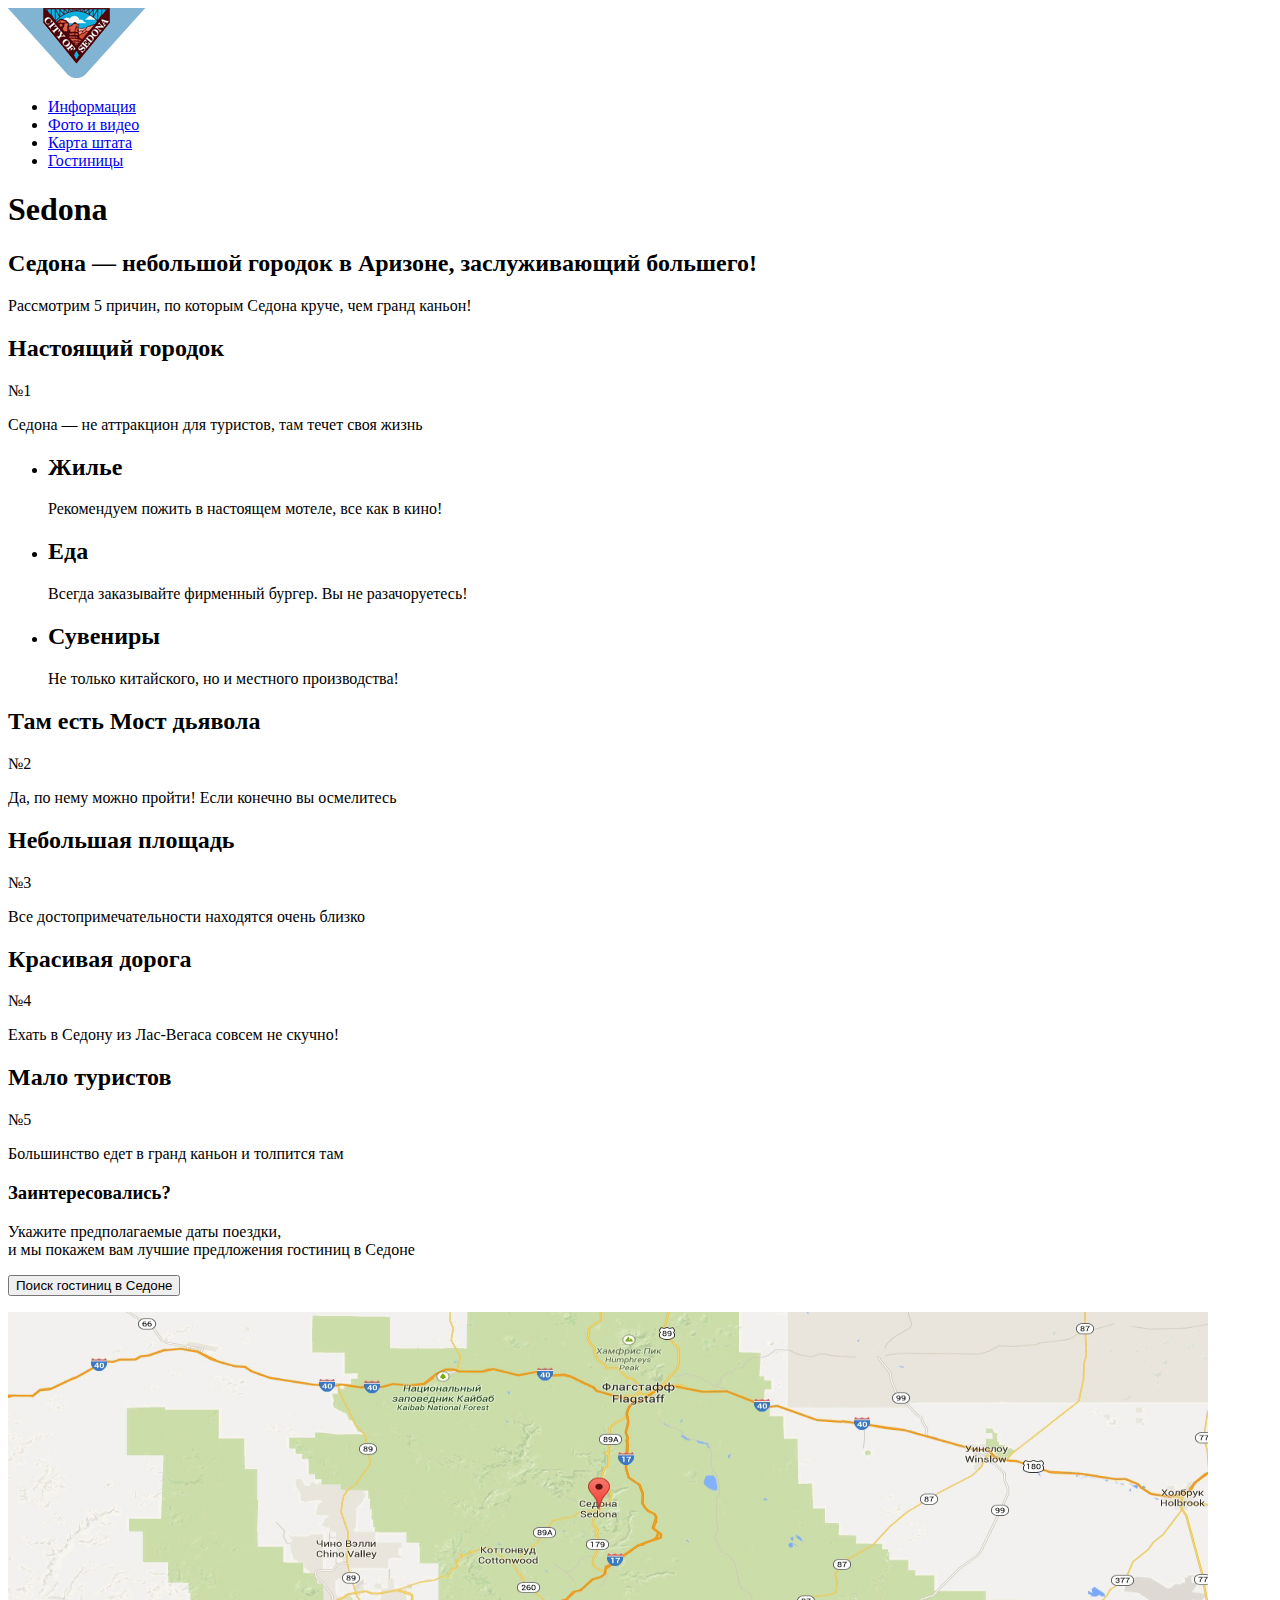
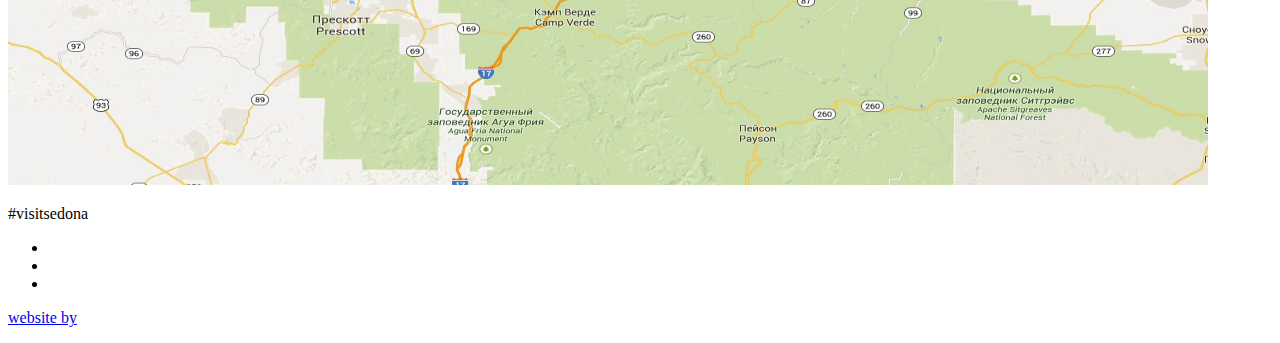
==== index.html @ 3b22b7e7 "Markup completed" ====
<!DOCTYPE html>
<html lang="ru">
  <head>
    <meta charset="utf-8">
    <title>HTML Academy: Седона</title>
    <link rel='stylesheet' href='css/style.css'>
  </head>
  <body>
    <header class="header container">
      <nav class="header__navigation">
        <a class='header__logo' href='#' aria-label='Логотип "Седона"'>
           <img src='img/main-logo.png' width='138' height='70' alt='Логотип проекта "Седона"'>
        </a>
        <ul class="header__site-navigation">
          <li><a href="#">Информация</a></li>
          <li><a href="#">Фото и видео</a></li>
          <li><a href="#">Карта штата</a></li>
          <li><a href="sedona-hotels.html">Гостиницы</a></li>
        </ul>
      </nav>
    </header>

    <main>
      <div class="container">
        <div class="main-header">
          <h1 class="main-header__title">Sedona</h1>
        </div>
        <div class="main-content">
          <h2 class="main-content__title">Седона — небольшой городок в Аризоне, заслуживающий большего!</h2>
          <p>Рассмотрим 5 причин, по которым Седона круче, чем гранд каньон!</p>
        </div>

        <section class="advantages advantages--dif">
          <h2 class="advantages__title ">Настоящий городок</h2>
          <span class="advantages__number">№1</span>
          <p class="advantages__content">Седона — не аттракцион для туристов, там течет своя жизнь</p>
        </section>

        <ul class="features">
          <li class="features__item">
            <h2 class="features__title ">Жилье</h2>
            <p class="features__content">Рекомендуем пожить в настоящем мотеле, все как в кино!</p>
          </li>
          <li class="features__item">
            <h2 class="features__title ">Еда</h2>
            <p class="features__content">Всегда заказывайте фирменный бургер. Вы не разачоруетесь!</p>
          </li>
          <li class="features__item">
            <h2 class="features__title ">Сувениры</h2>
            <p class="features__content">Не только китайского, но и местного производства!</p>
          </li>
        </ul>

        <section class="advantages advantages--dif">
          <h2 class="advantages__title ">Там есть Мост дьявола</h2>
          <span class="advantages__number">№2</span>
          <p class="advantages__content">Да, по нему можно пройти! Если конечно вы осмелитесь</p>
        </section>

        <div class="advantages-container">
          <section class="advantages">
            <h2 class="advantages__title ">Небольшая площадь</h2>
            <span class="advantages__number">№3</span>
            <p class="advantages__content">Все достопримечательности  находятся очень близко</p>
          </section>

          <section class="advantages">
            <h2 class="advantages__title ">Красивая дорога</h2>
            <span class="advantages__number">№4</span>
            <p class="advantages__content">Ехать в Седону из Лас-Вегаса совсем не скучно!</p>
          </section>

          <section class="advantages">
            <h2 class="advantages__title ">Мало туристов</h2>
            <span class="advantages__number">№5</span>
            <p class="advantages__content">Большинство едет в гранд каньон и толпится там</p>
          </section>
        </div>
      </div>
      <section class="offer">
        <h3 class="offer__title">Заинтересовались?</h3>
        <p class="offer__content">Укажите предполагаемые даты поездки,<br>и мы покажем вам лучшие предложения гостиниц в Седоне</p>
        <button type="button" class="btn btn__conditions-search">Поиск гостиниц в Седоне</button>

        <form class="search-hotel-form visually-hidden" action="https://echo.htmlacademy.ru" method="get" hidden>
          <label for="checkin-date">Дата заезда</label>
          <input id="checkin-date" type="text" name="checkin-date" value="24 апреля 2017">

          <label for="checkout-date">Дата выезда</label>
          <input id="checkout-date" type="text" name="checkout-date" value="4 июля 2017">

          <div class="form-input-fields">
            <label for="adult-amount">Взрослые</label>
            <button type='button' class="btn-reduce">Меньше</button>
            <input id="adult-amount" type="text" name="adult-amount" value="2">
            <button type="button" class="btn-increase">Больше</button>
            <label for="adult-amount">Дети</label>
            <button type='button' class="btn-reduce">Меньше</button>
            <input id="children-amount" type="text" name="adult-amount" value="0">
            <button type='button' class="btn-increase">Больше</button>
          </div>
          <button type="submit" class="btn btn_search">Найти</button>
        </form>
        <section class="modal-map">
          <h2 class="visually-hidden">Как до нас добраться</h2>
          <p>
            <img src="img/map.jpg" height="473" width="1200" alt="Седона">
          </p>
        </section>
      </section>
    </main>

    <footer class="footer container">
      <div class="footer__item">
        <p class="hashtag-sedona">#visitsedona</p>
      </div>
      <div class="footer__item">
        <ul class="footer-social">
          <li class="footer-social__item footer-social__item--twitter"><a href="#" target="_blank" aria-label="twitter"></a></li>
          <li class="footer-social__item footer-social__item--facebook"><a href="#" target="_blank" aria-label="facebook"></a></li>
          <li class="footer-social__item footer-social__item--youtube"><a href="#" target="_blank" aria-label="youtube"></a></li>
        </ul>
      </div>
      <div class="footer__item">
        <a href='https://htmlacademy.ru/intensive/htmlcss' target='_blank'><p class="copyright">website by</p></a>
      </div>
    </footer>
  </body>
</html>
---- css/style.css ----
.visually-hidden {
  position: absolute;
  width: 1px;
  height: 1px;
  margin: -1px;
  border: 0;
  padding: 0;
  clip: rect(0 0 0 0);
  overflow: hidden;
}
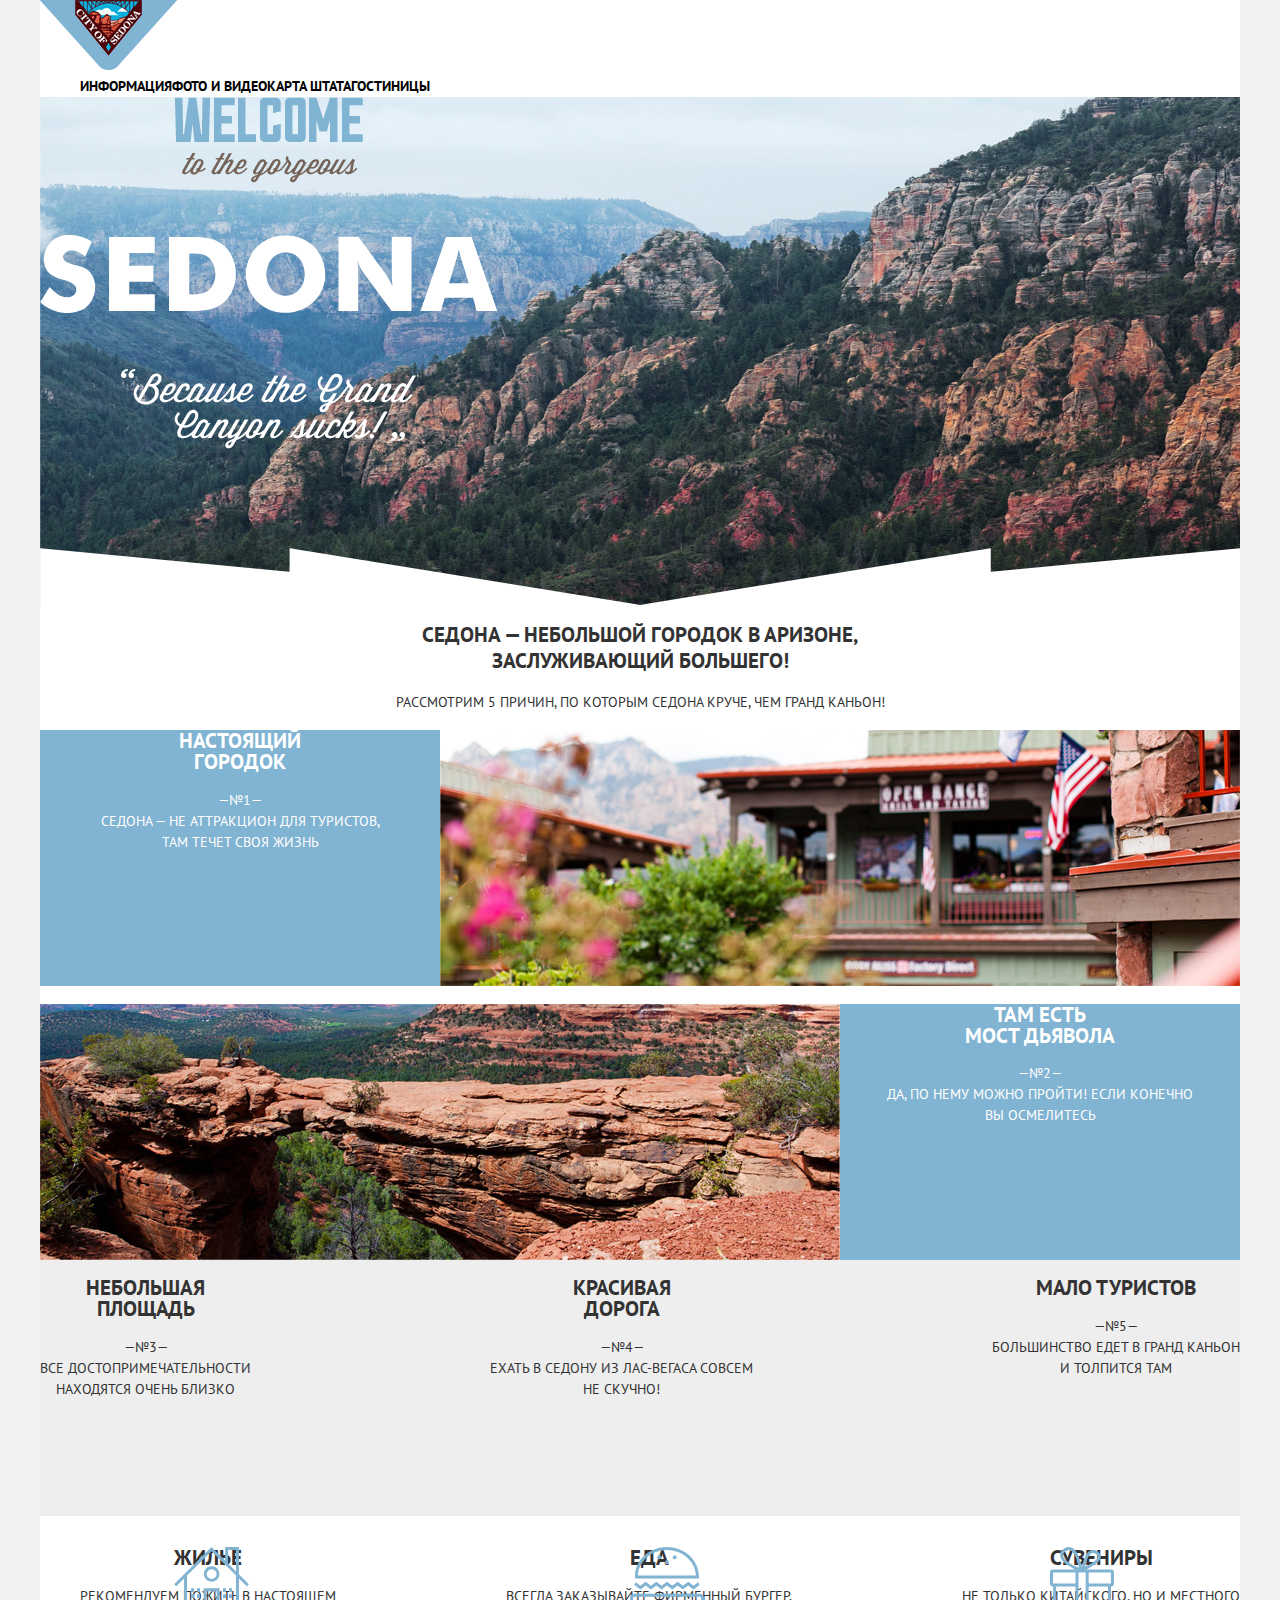
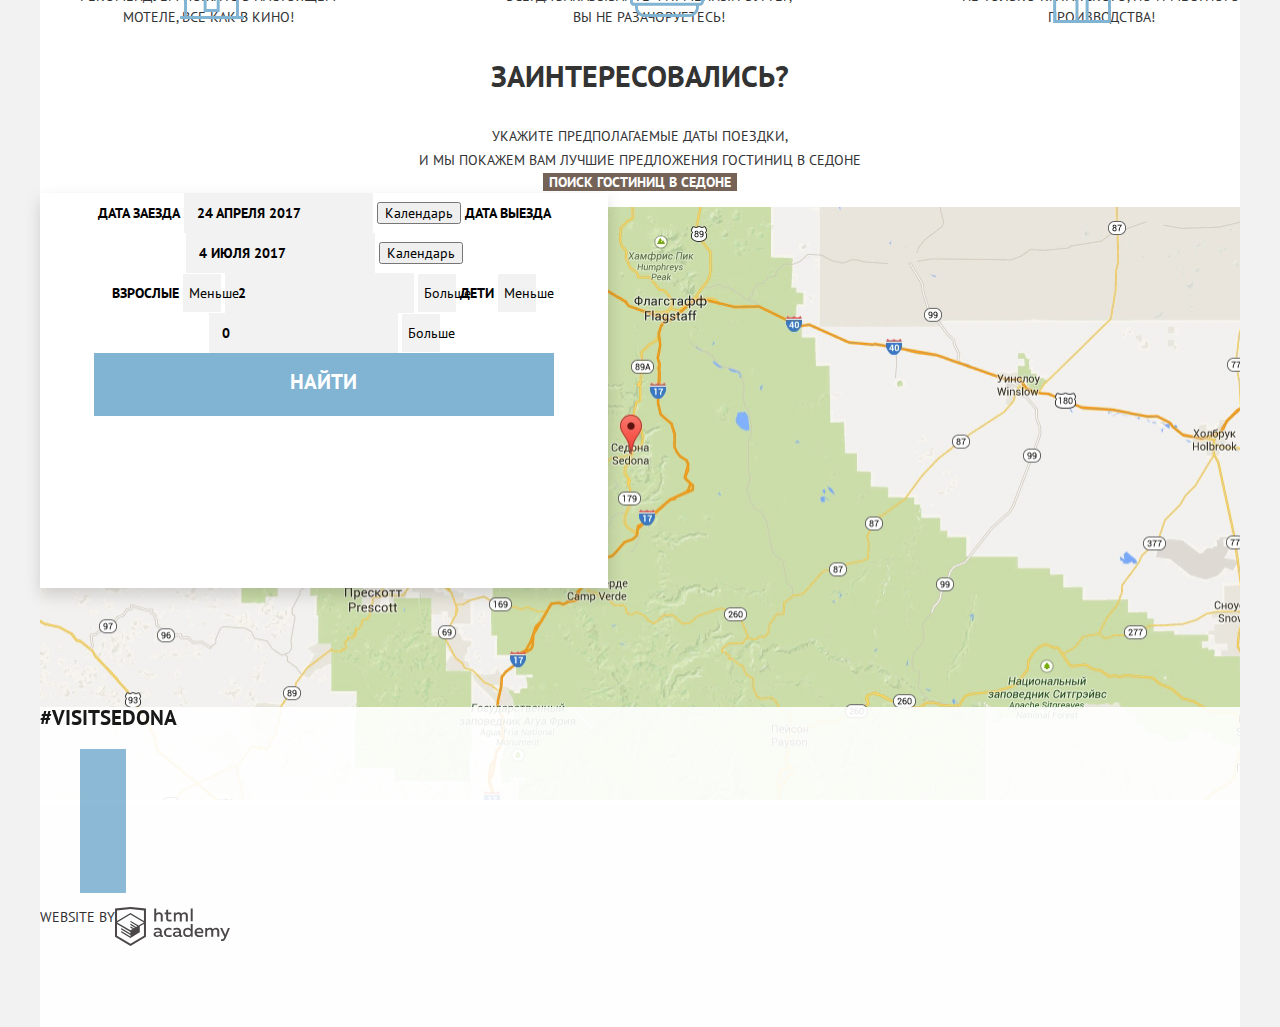
==== commit 8aae7620: "Базовая стилизация index" ====
--- a/index.html
+++ b/index.html
@@ -1,128 +1,132 @@
 <!DOCTYPE html>
-<html lang="ru">
+<html lang='ru'>
   <head>
-    <meta charset="utf-8">
+    <meta charset='utf-8'>
     <title>HTML Academy: Седона</title>
-    <link rel='stylesheet' href='css/style.css'>
+    <link href='https://fonts.googleapis.com/css?family=PT+Sans:400,700&amp;subset=cyrillic' rel='stylesheet'>
+    <link href="css/normalize.css" rel="stylesheet">
+    <link href='css/style.css' rel='stylesheet'>
   </head>
   <body>
-    <header class="header container">
-      <nav class="header__navigation">
-        <a class='header__logo' href='#' aria-label='Логотип "Седона"'>
-           <img src='img/main-logo.png' width='138' height='70' alt='Логотип проекта "Седона"'>
+    <header class='header container'>
+      <nav class='header__navigation'>
+        <a class='header__logo' href='#' aria-label='Логотип 'Седона''>
+           <img src='img/main-logo.png' width='138' height='70' alt='Логотип проекта 'Седона''>
         </a>
-        <ul class="header__site-navigation">
-          <li><a href="#">Информация</a></li>
-          <li><a href="#">Фото и видео</a></li>
-          <li><a href="#">Карта штата</a></li>
-          <li><a href="sedona-hotels.html">Гостиницы</a></li>
+        <ul class='header__site-navigation'>
+          <li class="site-navigation__item"><a href='#'>Информация</a></li>
+          <li class="site-navigation__item"><a href='#'>Фото и видео</a></li>
+          <li class="site-navigation__item"><a href='#'>Карта штата</a></li>
+          <li class="site-navigation__item"><a href='sedona-hotels.html'>Гостиницы</a></li>
         </ul>
       </nav>
     </header>
 
-    <main>
-      <div class="container">
-        <div class="main-header">
-          <h1 class="main-header__title">Sedona</h1>
-        </div>
-        <div class="main-content">
-          <h2 class="main-content__title">Седона — небольшой городок в Аризоне, заслуживающий большего!</h2>
-          <p>Рассмотрим 5 причин, по которым Седона круче, чем гранд каньон!</p>
+    <main class='container'>
+      <h1 class='visually-hidden'>Седона</h1>
+      <div class='main-header'>
+        <img src='img/welcome.png' width='458' height='352' alt='Добро пожаловать в Седону!'>
+      </div>
+      <div class='main-content'>
+        <h2 class='main-content__title'>Седона — небольшой городок в Аризоне,<br>заслуживающий большего!</h2>
+        <span>Рассмотрим 5 причин, по которым Седона круче, чем гранд каньон!</span>
+      </div>
+      <div class='flex-container'>
+        <section class='advantages advantages-1'>
+          <h2 class='advantages__title'>Настоящий<br>городок</h2>
+          <span class='advantages__number'>№1</span>
+          <span class='advantages__content'>Седона — не аттракцион для туристов,<br>там течет своя жизнь</span>
+        </section>
+
+        <section class='advantages advantages-2'>
+          <h2 class='advantages__title'>Там есть<br>мост дьявола</h2>
+          <span class='advantages__number'>№2</span>
+          <span class='advantages__content'>Да, по нему можно пройти! Если конечно<br>вы осмелитесь</span>
+        </section>
+
+        <div class='advantages-container'>
+          <section class='advantages'>
+            <h2 class='advantages__title'>Небольшая<br>площадь</h2>
+            <span class='advantages__number'>№3</span>
+            <span class='advantages__content'>Все достопримечательности <br>находятся очень близко</span>
+          </section>
+
+          <section class='advantages'>
+            <h2 class='advantages__title'>Красивая<br>дорога</h2>
+            <span class='advantages__number'>№4</span>
+            <span class='advantages__content'>Ехать в Седону из Лас-Вегаса совсем<br>не скучно!</span>
+          </section>
+
+          <section class='advantages'>
+            <h2 class='advantages__title'>Мало туристов</h2>
+            <span class='advantages__number'>№5</span>
+            <span class='advantages__content'>Большинство едет в гранд каньон<br>и толпится там</span>
+          </section>
         </div>
 
-        <section class="advantages advantages--dif">
-          <h2 class="advantages__title ">Настоящий городок</h2>
-          <span class="advantages__number">№1</span>
-          <p class="advantages__content">Седона — не аттракцион для туристов, там течет своя жизнь</p>
-        </section>
-
-        <ul class="features">
-          <li class="features__item">
-            <h2 class="features__title ">Жилье</h2>
-            <p class="features__content">Рекомендуем пожить в настоящем мотеле, все как в кино!</p>
+        <ul class='features'>
+          <li class='features__item'>
+            <h2 class='features__title features__title--1'>Жилье</h2>
+            <span class='features__content'>Рекомендуем пожить в настоящем<br>мотеле, все как в кино!</span>
           </li>
-          <li class="features__item">
-            <h2 class="features__title ">Еда</h2>
-            <p class="features__content">Всегда заказывайте фирменный бургер. Вы не разачоруетесь!</p>
+          <li class='features__item'>
+            <h2 class='features__title features__title--2'>Еда</h2>
+            <span class='features__content'>Всегда заказывайте фирменный бургер,<br> Вы не разачоруетесь!</span>
           </li>
-          <li class="features__item">
-            <h2 class="features__title ">Сувениры</h2>
-            <p class="features__content">Не только китайского, но и местного производства!</p>
+          <li class='features__item'>
+            <h2 class='features__title features__title--3'>Сувениры</h2>
+            <span class='features__content'>Не только китайского, но и местного<br>производства!</span>
           </li>
         </ul>
+      </div>
+      <section class='offer'>
+        <p class='offer__call'><b>Заинтересовались?</b></p>
+        <span class='offer__content'>Укажите предполагаемые даты поездки,<br>и мы покажем вам лучшие предложения гостиниц в Седоне</span>
+        <button type='button' class='btn btn__conditions-search'>Поиск гостиниц в Седоне</button>
 
-        <section class="advantages advantages--dif">
-          <h2 class="advantages__title ">Там есть Мост дьявола</h2>
-          <span class="advantages__number">№2</span>
-          <p class="advantages__content">Да, по нему можно пройти! Если конечно вы осмелитесь</p>
-        </section>
+        <form class='search-hotel-form' action='https://echo.htmlacademy.ru' method='get'><!--ДОбавить hidden -->
+          <label for='checkin-date'>Дата заезда</label>
+          <input id='checkin-date' type='text' name='checkin-date' value='24 апреля 2017'>
+          <button type='button' class='calendar'>Календарь</button>
 
-        <div class="advantages-container">
-          <section class="advantages">
-            <h2 class="advantages__title ">Небольшая площадь</h2>
-            <span class="advantages__number">№3</span>
-            <p class="advantages__content">Все достопримечательности  находятся очень близко</p>
-          </section>
+          <label for='checkout-date'>Дата выезда</label>
+          <input id='checkout-date' type='text' name='checkout-date' value='4 июля 2017'>
+          <button type='button' class='calendar'>Календарь</button>
 
-          <section class="advantages">
-            <h2 class="advantages__title ">Красивая дорога</h2>
-            <span class="advantages__number">№4</span>
-            <p class="advantages__content">Ехать в Седону из Лас-Вегаса совсем не скучно!</p>
-          </section>
-
-          <section class="advantages">
-            <h2 class="advantages__title ">Мало туристов</h2>
-            <span class="advantages__number">№5</span>
-            <p class="advantages__content">Большинство едет в гранд каньон и толпится там</p>
-          </section>
-        </div>
-      </div>
-      <section class="offer">
-        <h3 class="offer__title">Заинтересовались?</h3>
-        <p class="offer__content">Укажите предполагаемые даты поездки,<br>и мы покажем вам лучшие предложения гостиниц в Седоне</p>
-        <button type="button" class="btn btn__conditions-search">Поиск гостиниц в Седоне</button>
-
-        <form class="search-hotel-form visually-hidden" action="https://echo.htmlacademy.ru" method="get" hidden>
-          <label for="checkin-date">Дата заезда</label>
-          <input id="checkin-date" type="text" name="checkin-date" value="24 апреля 2017">
-
-          <label for="checkout-date">Дата выезда</label>
-          <input id="checkout-date" type="text" name="checkout-date" value="4 июля 2017">
-
-          <div class="form-input-fields">
-            <label for="adult-amount">Взрослые</label>
-            <button type='button' class="btn-reduce">Меньше</button>
-            <input id="adult-amount" type="text" name="adult-amount" value="2">
-            <button type="button" class="btn-increase">Больше</button>
-            <label for="adult-amount">Дети</label>
-            <button type='button' class="btn-reduce">Меньше</button>
-            <input id="children-amount" type="text" name="adult-amount" value="0">
-            <button type='button' class="btn-increase">Больше</button>
+          <div class='form-input-fields'>
+            <label for='adult-amount'>Взрослые</label>
+            <button type='button' class='btn-reduce'>Меньше</button>
+            <input id='adult-amount' type='text' name='adult-amount' value='2'>
+            <button type='button' class='btn-increase'>Больше</button>
+            <label for='adult-amount'>Дети</label>
+            <button type='button' class='btn-reduce'>Меньше</button>
+            <input id='children-amount' type='text' name='adult-amount' value='0'>
+            <button type='button' class='btn-increase'>Больше</button>
           </div>
-          <button type="submit" class="btn btn_search">Найти</button>
+          <button type='submit' class='form-submit__btn'>Найти</button>
         </form>
-        <section class="modal-map">
-          <h2 class="visually-hidden">Как до нас добраться</h2>
+        <section class='modal-map'>
+          <h2 class='visually-hidden'>Как до нас добраться</h2>
           <p>
-            <img src="img/map.jpg" height="473" width="1200" alt="Седона">
+            <img src='img/map.jpg' height='593' width='1200' alt='Седона на карте'>
           </p>
         </section>
       </section>
     </main>
 
-    <footer class="footer container">
-      <div class="footer__item">
-        <p class="hashtag-sedona">#visitsedona</p>
+    <footer class='footer container footer--index'>
+      <div class='footer__item'>
+        <p class='hashtag-sedona'>#visitsedona</p>
       </div>
-      <div class="footer__item">
-        <ul class="footer-social">
-          <li class="footer-social__item footer-social__item--twitter"><a href="#" target="_blank" aria-label="twitter"></a></li>
-          <li class="footer-social__item footer-social__item--facebook"><a href="#" target="_blank" aria-label="facebook"></a></li>
-          <li class="footer-social__item footer-social__item--youtube"><a href="#" target="_blank" aria-label="youtube"></a></li>
+      <div class='footer__item'>
+        <ul class='footer__social'>
+          <li class='social__item social__item--twitter'><a href='#' target='_blank' aria-label='twitter'></a></li>
+          <li class='social__item social__item--facebook'><a href='#' target='_blank' aria-label='facebook'></a></li>
+          <li class='social__item social__item--youtube'><a href='#' target='_blank' aria-label='youtube'></a></li>
         </ul>
       </div>
-      <div class="footer__item">
-        <a href='https://htmlacademy.ru/intensive/htmlcss' target='_blank'><p class="copyright">website by</p></a>
+      <div class='footer__item footer__item--copyright'>
+        <a href='https://htmlacademy.ru/intensive/htmlcss' target='_blank'>website by</a>
       </div>
     </footer>
   </body>
--- a/css/style.css
+++ b/css/style.css
@@ -1,3 +1,23 @@
+body {
+  margin: 0;
+  padding: 0;
+  font-family: 'PT Sans', Arial, sans-serif;
+  font-size: 14px;
+  line-height: 21px;
+  color: #333333;
+  text-transform: uppercase;
+  background-color: #f2f2f2;
+}
+
+a {
+  text-decoration: none;
+}
+
+h2 {
+  font-size: 21px;
+  font-weight: bold;
+}
+
 .visually-hidden {
   position: absolute;
   width: 1px;
@@ -8,3 +28,315 @@
   clip: rect(0 0 0 0);
   overflow: hidden;
 }
+
+.container {
+  width: 1200px;
+  margin: 0 auto;
+  background: #ffffff;
+}
+
+.header__site-navigation {
+  display: flex;
+  margin: 0;
+}
+
+.site-navigation__item {
+  list-style: none;
+}
+
+.site-navigation__item a {
+  color: #000000;
+  font-weight: bold;
+  font-size: inherit;
+}
+
+.site-navigation__item:hover a {
+  color: #81b3d2;
+}
+
+.site-navigation__item:active a {
+  color: rgba(0, 0, 0, 0.3);
+}
+
+.site-navigation__item.active a {
+  color: #766357;
+  pointer-events: none;
+}
+
+.main-header {
+  min-height: 508px;
+  background-color: #88bad8;
+  background-image: url('../img/shape.png'),url('../img/background-photo.jpg');
+  background-size: 1200px 57px, 1200px 564px;
+  background-position: center bottom, center -56px;
+  background-repeat: no-repeat;
+}
+
+.advantages {
+  min-height: 256px;
+}
+.advantages__number {
+  display: block;
+}
+
+.advantages:nth-child(n) {
+  text-align: center;
+}
+
+.advantages-1,
+.advantages-2 {
+  position: relative;
+  box-sizing: border-box;
+  width: 100%;
+  background-color: #81b3d2;
+  color: #ffffff;
+}
+
+.advantages-1 {
+  padding-right: 800px;
+}
+
+.advantages-1::after {
+  content: url(../img/advantages-1.jpg);
+  position: absolute;
+  right:0;
+  top:0;
+  width: 800px;
+  height: 256px;
+}
+
+.advantages-2 {
+  padding-left: 800px;
+}
+
+.advantages-2::before {
+  position: absolute;
+  content: url(../img/advantages-2.jpg);
+  left:0;
+  top:0;
+  width: 800px;
+  height: 256px;
+}
+
+.advantages-container {
+  display: flex;
+  justify-content: space-between;
+  background: #eeeeee;
+}
+
+.advantages__number::before,
+.advantages__number::after {
+  content: '—';
+}
+
+.features {
+  display: flex;
+  justify-content: space-between;
+  list-style: none;
+}
+
+.features__item {
+  position: relative;
+  padding-top: ;
+  text-align: center;
+}
+
+.features__title--1::before {
+  position: absolute;
+  content: url(../img/features-1.svg);
+  top: ;
+  left: ;
+}
+
+.features__title--2::before {
+  position: absolute;
+  content: url(../img/features-2.svg);
+  top: ;
+  left: ;
+}
+
+.features__title--3::before {
+  position: absolute;
+  content: url(../img/features-3.svg);
+  top: ;
+  left: ;
+}
+
+.main-content:nth-child(n) {
+  text-align: center;
+}
+
+.main-content__title {
+  line-height: 26px;
+}
+
+.offer {
+  position: relative;
+}
+
+.offer:nth-child(n) {
+  text-align: center;
+}
+
+.offer__call {
+  font-size: 30px;
+  line-height: 36px;
+}
+
+.offer__content {
+  display: block;
+  line-height: 24px;
+}
+
+
+.btn {
+  border: none;
+  background-color: #766357;
+  color: #ffffff;
+  text-transform: uppercase;
+  font-weight: bold;
+}
+
+.btn:hover {
+  background-color: #604e43;;
+  color: #ffffff;
+}
+
+.btn:active {
+  background-color: #503e33;
+  color: rgba(255, 255, 255, 0.3);
+}
+
+.button--more {
+  background-color: #81b3d2;
+  color: #ffffff;
+
+}
+
+.button--more:hover {
+  background-color: #669ec0;
+  color: #ffffff;
+}
+
+.button--more:active {
+  background-color: #5496bd;
+  color: rgba(255, 255, 255, 0.3);
+}
+/*Form*/
+.search-hotel-form {
+  position: absolute;
+  width: 568px;
+  height: 395px;
+  box-shadow: 0px 7px 15px 0 rgba(0, 1, 1, 0.15);
+  background-color: #ffffff;
+}
+
+.search-hotel-form label,
+.search-hotel-form input {
+  color: #000000;
+  font-weight: bold;
+  text-transform: uppercase;
+  line-height: 26px;
+}
+
+.search-hotel-form input {
+  height: 38px;
+  padding-left: 13px;
+  background-color: #f2f2f2;
+  border: none;
+}
+
+.form-submit__btn {
+  background-color: #81b3d2;
+  padding: 17px 197px 22px 196px;
+  font-size: 21px;
+  font-weight: bold;
+  color: #ffffff;
+  text-transform: uppercase;
+  border: none;
+}
+
+.form-submit__btn:hover {
+  background-color: #669ec0;
+}
+
+.form-submit__btn:active {
+  background-color: #5496bd;
+  color: rgba(255, 255, 255, 0.3);
+}
+
+.btn-increase,
+.btn-reduce {
+  position: relative;
+  height: 38px;
+  width: 38px;
+  background-color: #f2f2f2;
+  border: none;
+}
+/*
+.btn-increase::before {
+  position: absolute;
+  content: "";
+  border-bottom: 3px solid #f2f2f2;
+  width: 12px;
+}*/
+
+/*Footer*/
+.footer {
+  background-color: #ffffff;
+  opacity: 0.9;
+}
+
+.footer--index {
+  margin-top: -120px;
+}
+
+.hashtag-sedona {
+  color: #000000;
+  font-weight: bold;
+  font-size: 21px;
+}
+
+.footer__social {
+  list-style: none;
+}
+
+.social__item {
+  width: 46px;
+  height: 48px;
+  background-color: #81b3d2;
+}
+
+.social__item:hover {
+  background-color: #669ec0;
+}
+
+.social__item:active {
+  background-color: #5496bd;
+}
+
+.footer__item--copyright {
+  position: relative;
+  min-height: 120px;
+  background-color: #ffffff;
+  opacity: 0.9;
+}
+.footer__item--copyright a {
+  color: #000000;
+}
+
+.footer__item--copyright a::after {
+  position: absolute;
+  content: url(../img/logo-htmlacademy.svg);
+  width: 115px;
+  height: 41px;
+}
+
+.footer__item--copyright a:hover::after {
+  content: url(../img/logo-htmlacademy-hover.svg);
+}
+
+.footer__item--copyright a:active::after {
+  content: url(../img/logo-htmlacademy-active.svg);
+}
+
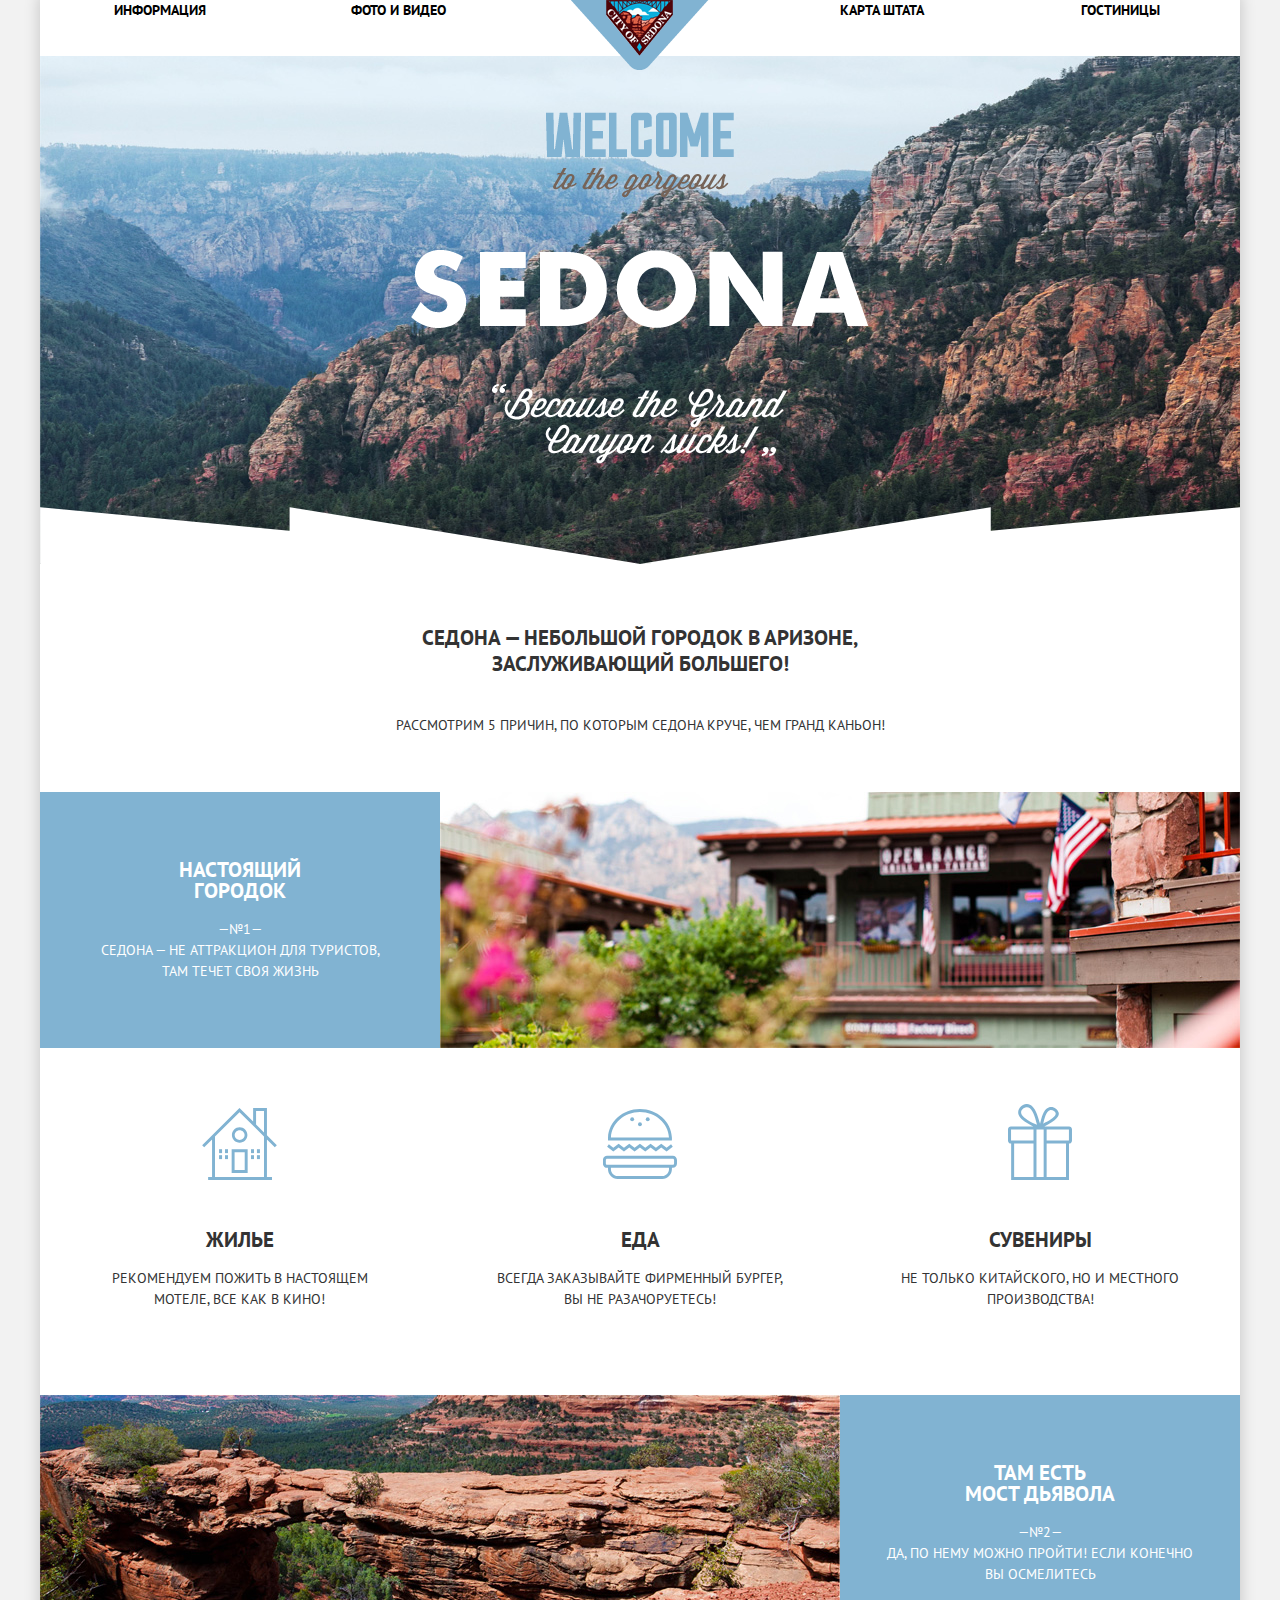
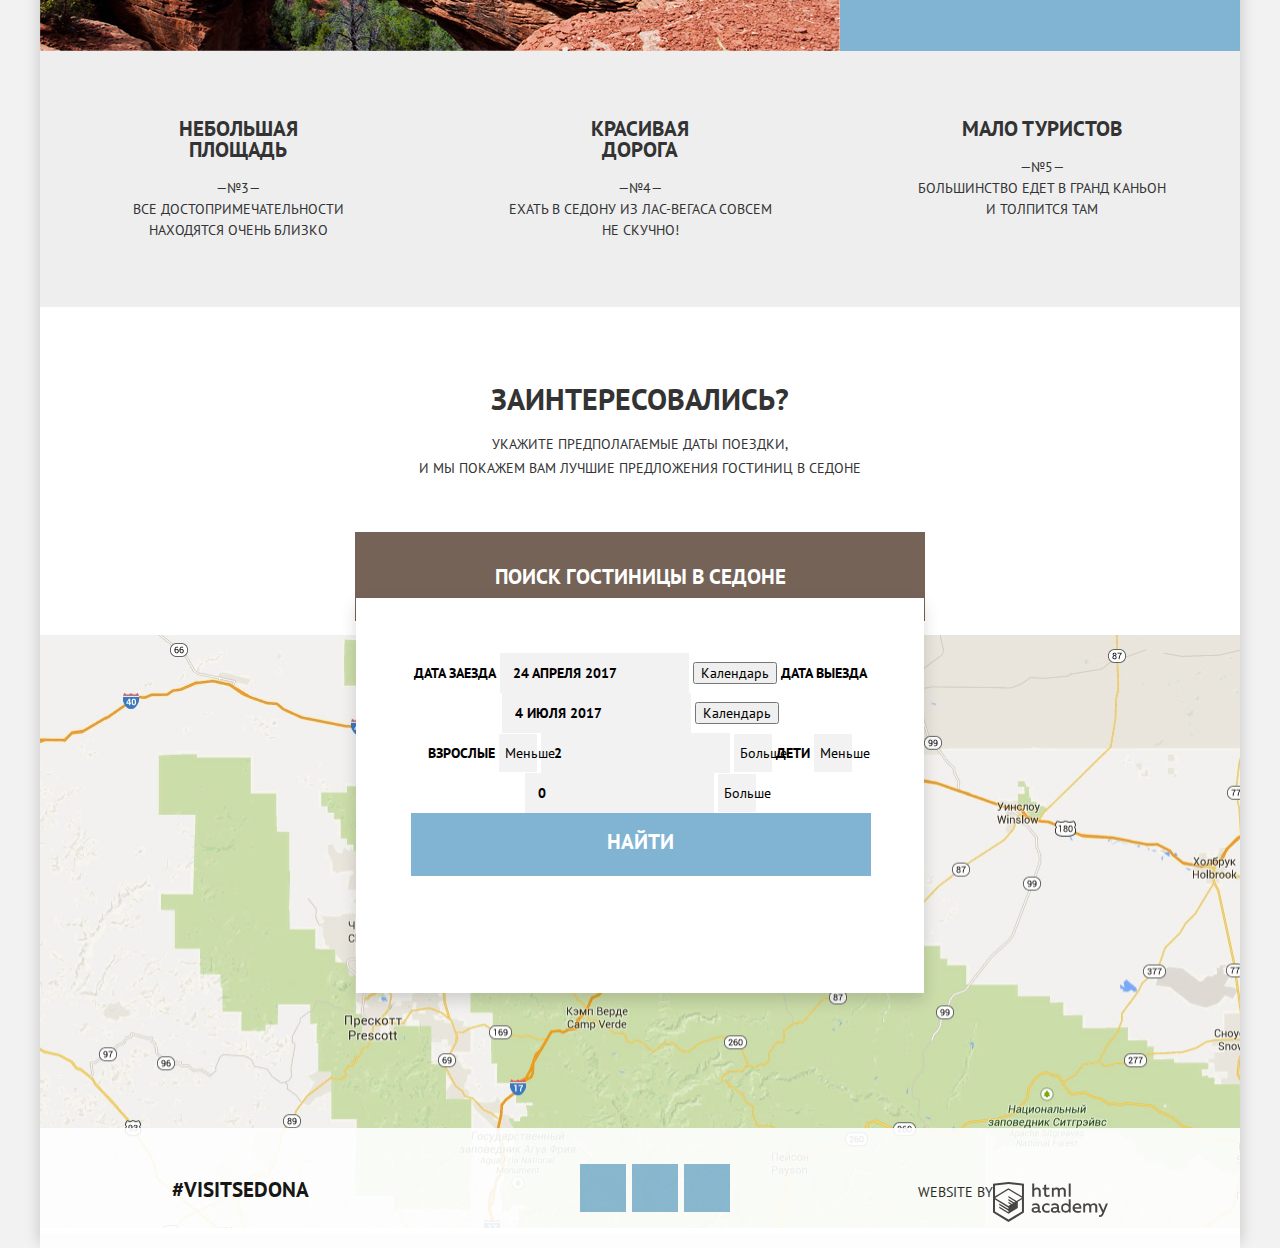
==== commit 42ed2041: "Базовая разметка Седона" ====
--- a/index.html
+++ b/index.html
@@ -8,126 +8,128 @@
     <link href='css/style.css' rel='stylesheet'>
   </head>
   <body>
-    <header class='header container'>
-      <nav class='header__navigation'>
-        <a class='header__logo' href='#' aria-label='Логотип 'Седона''>
-           <img src='img/main-logo.png' width='138' height='70' alt='Логотип проекта 'Седона''>
-        </a>
-        <ul class='header__site-navigation'>
-          <li class="site-navigation__item"><a href='#'>Информация</a></li>
-          <li class="site-navigation__item"><a href='#'>Фото и видео</a></li>
-          <li class="site-navigation__item"><a href='#'>Карта штата</a></li>
-          <li class="site-navigation__item"><a href='sedona-hotels.html'>Гостиницы</a></li>
-        </ul>
-      </nav>
-    </header>
+    <div class='wrapper'>
+      <header class='header container'>
+        <nav class='header__navigation'>
+          <a class='header__logo' href='#' aria-label='Логотип &#8217;Седона&#8217;'>
+             <img src='img/main-logo.png' width='138' height='70' alt='Логотип проекта &#8217;Седона&#8217;'>
+          </a>
+          <ul class='header__site-navigation'>
+            <li class="site-navigation__item"><a href='#'>Информация</a></li>
+            <li class="site-navigation__item"><a href='#'>Фото и видео</a></li>
+            <li class="site-navigation__item"><a href='#'>Карта штата</a></li>
+            <li class="site-navigation__item"><a href='sedona-hotels.html'>Гостиницы</a></li>
+          </ul>
+        </nav>
+      </header>
 
-    <main class='container'>
-      <h1 class='visually-hidden'>Седона</h1>
-      <div class='main-header'>
-        <img src='img/welcome.png' width='458' height='352' alt='Добро пожаловать в Седону!'>
-      </div>
-      <div class='main-content'>
-        <h2 class='main-content__title'>Седона — небольшой городок в Аризоне,<br>заслуживающий большего!</h2>
-        <span>Рассмотрим 5 причин, по которым Седона круче, чем гранд каньон!</span>
-      </div>
-      <div class='flex-container'>
-        <section class='advantages advantages-1'>
-          <h2 class='advantages__title'>Настоящий<br>городок</h2>
-          <span class='advantages__number'>№1</span>
-          <span class='advantages__content'>Седона — не аттракцион для туристов,<br>там течет своя жизнь</span>
-        </section>
-
-        <section class='advantages advantages-2'>
-          <h2 class='advantages__title'>Там есть<br>мост дьявола</h2>
-          <span class='advantages__number'>№2</span>
-          <span class='advantages__content'>Да, по нему можно пройти! Если конечно<br>вы осмелитесь</span>
-        </section>
-
-        <div class='advantages-container'>
-          <section class='advantages'>
-            <h2 class='advantages__title'>Небольшая<br>площадь</h2>
-            <span class='advantages__number'>№3</span>
-            <span class='advantages__content'>Все достопримечательности <br>находятся очень близко</span>
+      <main class='container'>
+        <h1 class='visually-hidden'>Седона</h1>
+        <div class='main-header'>
+          <img src='img/welcome.png' width='458' height='352' alt='Добро пожаловать в Седону!'>
+        </div>
+        <div class='main-content'>
+          <h2 class='main-content__title'>Седона — небольшой городок в Аризоне,<br>заслуживающий большего!</h2>
+          <span>Рассмотрим 5 причин, по которым Седона круче, чем гранд каньон!</span>
+        </div>
+        <div class='flex-container'>
+          <section class='advantages advantages-1'>
+            <h2 class='advantages__title'>Настоящий<br>городок</h2>
+            <span class='advantages__number'>№1</span>
+            <span class='advantages__content'>Седона — не аттракцион для туристов,<br>там течет своя жизнь</span>
           </section>
 
-          <section class='advantages'>
-            <h2 class='advantages__title'>Красивая<br>дорога</h2>
-            <span class='advantages__number'>№4</span>
-            <span class='advantages__content'>Ехать в Седону из Лас-Вегаса совсем<br>не скучно!</span>
+          <ul class='features'>
+            <li class='features__item'>
+              <h2 class='features__title features__title--1'>Жилье</h2>
+              <span class='features__content'>Рекомендуем пожить в настоящем<br>мотеле, все как в кино!</span>
+            </li>
+            <li class='features__item'>
+              <h2 class='features__title features__title--2'>Еда</h2>
+              <span class='features__content'>Всегда заказывайте фирменный бургер,<br> Вы не разачоруетесь!</span>
+            </li>
+            <li class='features__item'>
+              <h2 class='features__title features__title--3'>Сувениры</h2>
+              <span class='features__content'>Не только китайского, но и местного<br>производства!</span>
+            </li>
+          </ul>
+
+          <section class='advantages advantages-2'>
+            <h2 class='advantages__title'>Там есть<br>мост дьявола</h2>
+            <span class='advantages__number'>№2</span>
+            <span class='advantages__content'>Да, по нему можно пройти! Если конечно<br>вы осмелитесь</span>
           </section>
 
-          <section class='advantages'>
-            <h2 class='advantages__title'>Мало туристов</h2>
-            <span class='advantages__number'>№5</span>
-            <span class='advantages__content'>Большинство едет в гранд каньон<br>и толпится там</span>
-          </section>
+          <div class='advantages-container'>
+            <section class='advantages'>
+              <h2 class='advantages__title'>Небольшая<br>площадь</h2>
+              <span class='advantages__number'>№3</span>
+              <span class='advantages__content'>Все достопримечательности <br>находятся очень близко</span>
+            </section>
+
+            <section class='advantages'>
+              <h2 class='advantages__title'>Красивая<br>дорога</h2>
+              <span class='advantages__number'>№4</span>
+              <span class='advantages__content'>Ехать в Седону из Лас-Вегаса совсем<br>не скучно!</span>
+            </section>
+
+            <section class='advantages'>
+              <h2 class='advantages__title'>Мало туристов</h2>
+              <span class='advantages__number'>№5</span>
+              <span class='advantages__content'>Большинство едет в гранд каньон<br>и толпится там</span>
+            </section>
+          </div>
         </div>
+        <div class='offer'>
+          <h2 class=''></h2>
+          <p class='offer__call'><b>Заинтересовались?</b></p>
+          <span class='offer__content'>Укажите предполагаемые даты поездки,<br>и мы покажем вам лучшие предложения гостиниц в Седоне</span>
+          <button type='button' class='btn btn__conditions-search'>Поиск гостиницы в Седоне</button>
+          <form class='search-hotel-form' action='https://echo.htmlacademy.ru' method='get' ><!--ДОбавить hidden -->
+            <label for='checkin-date'>Дата заезда</label>
+            <input id='checkin-date' type='text' name='checkin-date' value='24 апреля 2017'>
+            <button type='button' class='calendar'>Календарь</button>
 
-        <ul class='features'>
-          <li class='features__item'>
-            <h2 class='features__title features__title--1'>Жилье</h2>
-            <span class='features__content'>Рекомендуем пожить в настоящем<br>мотеле, все как в кино!</span>
-          </li>
-          <li class='features__item'>
-            <h2 class='features__title features__title--2'>Еда</h2>
-            <span class='features__content'>Всегда заказывайте фирменный бургер,<br> Вы не разачоруетесь!</span>
-          </li>
-          <li class='features__item'>
-            <h2 class='features__title features__title--3'>Сувениры</h2>
-            <span class='features__content'>Не только китайского, но и местного<br>производства!</span>
-          </li>
-        </ul>
-      </div>
-      <section class='offer'>
-        <p class='offer__call'><b>Заинтересовались?</b></p>
-        <span class='offer__content'>Укажите предполагаемые даты поездки,<br>и мы покажем вам лучшие предложения гостиниц в Седоне</span>
-        <button type='button' class='btn btn__conditions-search'>Поиск гостиниц в Седоне</button>
+            <label for='checkout-date'>Дата выезда</label>
+            <input id='checkout-date' type='text' name='checkout-date' value='4 июля 2017'>
+            <button type='button' class='calendar'>Календарь</button>
 
-        <form class='search-hotel-form' action='https://echo.htmlacademy.ru' method='get'><!--ДОбавить hidden -->
-          <label for='checkin-date'>Дата заезда</label>
-          <input id='checkin-date' type='text' name='checkin-date' value='24 апреля 2017'>
-          <button type='button' class='calendar'>Календарь</button>
-
-          <label for='checkout-date'>Дата выезда</label>
-          <input id='checkout-date' type='text' name='checkout-date' value='4 июля 2017'>
-          <button type='button' class='calendar'>Календарь</button>
-
-          <div class='form-input-fields'>
-            <label for='adult-amount'>Взрослые</label>
-            <button type='button' class='btn-reduce'>Меньше</button>
-            <input id='adult-amount' type='text' name='adult-amount' value='2'>
-            <button type='button' class='btn-increase'>Больше</button>
-            <label for='adult-amount'>Дети</label>
-            <button type='button' class='btn-reduce'>Меньше</button>
-            <input id='children-amount' type='text' name='adult-amount' value='0'>
-            <button type='button' class='btn-increase'>Больше</button>
-          </div>
-          <button type='submit' class='form-submit__btn'>Найти</button>
-        </form>
-        <section class='modal-map'>
+            <div class='form-input-fields'>
+              <label for='adult-amount'>Взрослые</label>
+              <button type='button' class='btn-reduce'>Меньше</button>
+              <input id='adult-amount' type='text' name='adult-amount' value='2'>
+              <button type='button' class='btn-increase'>Больше</button>
+              <label for='adult-amount'>Дети</label>
+              <button type='button' class='btn-reduce'>Меньше</button>
+              <input id='children-amount' type='text' name='adult-amount' value='0'>
+              <button type='button' class='btn-increase'>Больше</button>
+            </div>
+            <button type='submit' class='btn form-submit__btn'>Найти</button>
+          </form>
+        </div>
+        <div class='modal-map'>
           <h2 class='visually-hidden'>Как до нас добраться</h2>
           <p>
             <img src='img/map.jpg' height='593' width='1200' alt='Седона на карте'>
           </p>
-        </section>
-      </section>
-    </main>
+        </div>
+      </main>
 
-    <footer class='footer container footer--index'>
-      <div class='footer__item'>
-        <p class='hashtag-sedona'>#visitsedona</p>
-      </div>
-      <div class='footer__item'>
-        <ul class='footer__social'>
-          <li class='social__item social__item--twitter'><a href='#' target='_blank' aria-label='twitter'></a></li>
-          <li class='social__item social__item--facebook'><a href='#' target='_blank' aria-label='facebook'></a></li>
-          <li class='social__item social__item--youtube'><a href='#' target='_blank' aria-label='youtube'></a></li>
-        </ul>
-      </div>
-      <div class='footer__item footer__item--copyright'>
-        <a href='https://htmlacademy.ru/intensive/htmlcss' target='_blank'>website by</a>
-      </div>
-    </footer>
+      <footer class='footer container footer--index'>
+        <div class='footer__item'>
+          <span class='hashtag-sedona'>#visitsedona</span>
+        </div>
+        <div class='footer__item'>
+          <ul class='footer__social'>
+            <li class='social__item social__item--twitter'><a href='#' target='_blank' aria-label='twitter'></a></li>
+            <li class='social__item social__item--facebook'><a href='#' target='_blank' aria-label='facebook'></a></li>
+            <li class='social__item social__item--youtube'><a href='#' target='_blank' aria-label='youtube'></a></li>
+          </ul>
+        </div>
+        <div class='footer__item footer__item--copyright'>
+          <a href='https://htmlacademy.ru/intensive/htmlcss' target='_blank'>website by</a>
+        </div>
+      </footer>
+    </div>
   </body>
 </html>
--- a/css/style.css
+++ b/css/style.css
@@ -7,6 +7,7 @@
   color: #333333;
   text-transform: uppercase;
   background-color: #f2f2f2;
+
 }
 
 a {
@@ -14,6 +15,11 @@
 }
 
 h2 {
+  font-size: 21px;
+  font-weight: bold;
+}
+
+h3 {
   font-size: 21px;
   font-weight: bold;
 }
@@ -29,19 +35,44 @@
   overflow: hidden;
 }
 
-.container {
+.wrapper {
   width: 1200px;
   margin: 0 auto;
+  box-shadow: 0 -5px 15px 0 rgba(0, 0, 0, 0.2);
+}
+
+.container {
   background: #ffffff;
 }
 
 .header__site-navigation {
   display: flex;
-  margin: 0;
+  justify-content: space-between;
+  align-content: center;
+  position: relative;
+  margin: 0;
+  padding: 0;
+}
+
+.header__logo {
+  position: absolute;
+  top: 0;
+  left: 50%;
+  margin-left: -69px;
+  z-index: 10;
 }
 
 .site-navigation__item {
+  width: 239px;
+  height: 56px;
   list-style: none;
+  margin: 0;
+  padding: 0;
+  text-align: center;
+}
+
+.site-navigation__item:nth-child(2) {
+  margin-right: auto;
 }
 
 .site-navigation__item a {
@@ -64,6 +95,7 @@
 }
 
 .main-header {
+  position: relative;
   min-height: 508px;
   background-color: #88bad8;
   background-image: url('../img/shape.png'),url('../img/background-photo.jpg');
@@ -72,9 +104,22 @@
   background-repeat: no-repeat;
 }
 
+.main-header img {
+  position: absolute;
+  top: 56px;
+  left: 50%;
+  margin-left: -229px;
+}
+
 .advantages {
+  display: flex;
+  flex-direction: column;
+  box-sizing: border-box;
   min-height: 256px;
-}
+  padding-top: 50px;
+  padding-bottom: 64px;
+}
+
 .advantages__number {
   display: block;
 }
@@ -124,6 +169,10 @@
   background: #eeeeee;
 }
 
+.advantages-container .advantages {
+  width: 33%;
+}
+
 .advantages__number::before,
 .advantages__number::after {
   content: '—';
@@ -132,34 +181,49 @@
 .features {
   display: flex;
   justify-content: space-between;
+  margin: 0;
+  padding: 0;
   list-style: none;
 }
 
 .features__item {
   position: relative;
-  padding-top: ;
+  width: 33.3%;
+  padding-top: 164px;
+  padding-bottom: 85px;
   text-align: center;
 }
 
 .features__title--1::before {
   position: absolute;
   content: url(../img/features-1.svg);
-  top: ;
-  left: ;
+  top: 60px;
+  left: 162px;
+  width: 75px;
+  height: 72px;
 }
 
 .features__title--2::before {
   position: absolute;
   content: url(../img/features-2.svg);
-  top: ;
-  left: ;
+  top: 61px;
+  left: 163px;
+  width: 74px;
+  height: 70px;
 }
 
 .features__title--3::before {
   position: absolute;
   content: url(../img/features-3.svg);
-  top: ;
-  left: ;
+  top: 56px;
+  right: 168px;
+  width: 64px;
+  height: 76px;
+}
+
+.main-content {
+  padding-top: 61px;
+  padding-bottom: 56px;
 }
 
 .main-content:nth-child(n) {
@@ -167,11 +231,20 @@
 }
 
 .main-content__title {
+  margin: 0;
+  padding: 0;
+  margin-bottom: 38px;
   line-height: 26px;
+}
+
+.main-content span {
+  padding: 0;
+  margin: 0;
 }
 
 .offer {
   position: relative;
+  padding-top: 57px;
 }
 
 .offer:nth-child(n) {
@@ -179,15 +252,18 @@
 }
 
 .offer__call {
+  margin: 0;
+  padding: 0;
   font-size: 30px;
   line-height: 36px;
+  margin-bottom: 15px;
 }
 
 .offer__content {
   display: block;
   line-height: 24px;
-}
-
+  margin-bottom: 52px;
+}
 
 .btn {
   border: none;
@@ -222,13 +298,30 @@
   background-color: #5496bd;
   color: rgba(255, 255, 255, 0.3);
 }
-/*Form*/
+
+.btn__conditions-search {
+  margin: 0;
+  padding: 33px 139px 32px 140px;
+  font-weight: bold;
+  font-size: 21px;
+}
+
+.modal-map {
+  padding: 0;
+  margin: 0;
+}
+/*Форма поиска жилья в index*/
 .search-hotel-form {
   position: absolute;
   width: 568px;
   height: 395px;
+  padding: 55px;
+  box-sizing: border-box;
   box-shadow: 0px 7px 15px 0 rgba(0, 1, 1, 0.15);
   background-color: #ffffff;
+  top: 291px;
+  left: 50%;
+  margin-left: -284px;
 }
 
 .search-hotel-form label,
@@ -283,6 +376,8 @@
 
 /*Footer*/
 .footer {
+  display: flex;
+  justify-content: space-between;
   background-color: #ffffff;
   opacity: 0.9;
 }
@@ -291,6 +386,25 @@
   margin-top: -120px;
 }
 
+.footer__item {
+  padding: 0;
+  margin: 0;
+  width: 33.3%;
+}
+
+.footer__item:first-child {
+  padding: 0;
+  margin: 0;
+  padding-top: 51px;
+  padding-left: 132px;
+  line-height: 1;
+}
+
+.footer__item:last-child {
+  padding-top: 54px;
+  padding-left: 102px;
+}
+
 .hashtag-sedona {
   color: #000000;
   font-weight: bold;
@@ -298,15 +412,26 @@
 }
 
 .footer__social {
+  display: flex;
+  justify-content: center;
   list-style: none;
+  padding: 0;
+  margin: 0;
+  padding-top: 36px;
+  padding-bottom: 36px;
 }
 
 .social__item {
+  margin-right: 6px;
   width: 46px;
   height: 48px;
   background-color: #81b3d2;
 }
 
+.social__item:last-child {
+  margin-right: 0;
+}
+
 .social__item:hover {
   background-color: #669ec0;
 }
@@ -317,7 +442,6 @@
 
 .footer__item--copyright {
   position: relative;
-  min-height: 120px;
   background-color: #ffffff;
   opacity: 0.9;
 }
@@ -340,3 +464,169 @@
   content: url(../img/logo-htmlacademy-active.svg);
 }
 
+/*Catalog*/
+.filter {
+  display: flex;
+  flex-direction: row;
+  justify-content: flex-start;
+  padding: 31px 72px;
+  margin: 0;
+  background: #81b3d2 url(../img/filter-background.jpg) no-repeat ;
+  background-position: center -294px;
+  min-height: 217px;
+}
+
+.filter fieldset {
+  padding: 0;
+  margin: 0;
+}
+
+.filter legend {
+  color: #ffffff;
+  font-weight: bold;
+  font-size: 16px;
+  text-align: left;
+}
+
+.filter ul {
+  margin: 0;
+  padding: 0;
+  list-style: none;
+}
+
+.filter__option {
+  color: #ffffff;
+  text-align: left;
+}
+
+.filter-form-container {
+  margin-left: auto;
+}
+
+.filter-price input {
+  margin: 0;
+  padding: 0;
+  background-color: transparent;
+  border: none;
+  color: #ffffff;
+}
+
+.filter-submit {
+  padding: 11px 33px 11px 35px;
+  border: 2px solid #ffffff;
+  background-color: transparent;
+  color: #ffffff;
+  text-transform: uppercase;
+}
+
+.filter-submit:hover,
+.filter-submit:active {
+  color: #000000;
+  background-color: #ffffff;
+}
+
+.filter__infrastructure,
+.filter__accomodation,
+.filter-price {
+  border: none;
+}
+
+.sort-result {
+  display: flex;
+  flex-direction: row;
+}
+
+.sort-result__text {
+  color: #000000;
+  font-size: 21px;
+  font-weight: bold;
+}
+
+.sort-result__title {
+  display: inline-block;
+  color: #000000;
+  line-height: 18px;
+  font-size: 12px;
+}
+.sort__list {
+  display: flex;
+  flex-direction: row;
+  margin: inherit;
+  padding: inherit;
+}
+
+.sort__direction {
+  display: flex;
+  flex-direction: row;
+  margin: inherit;
+  padding: inherit;
+}
+
+.sort__list,
+.sort__direction {
+  list-style: none;
+}
+
+.sort-point__item a {
+  font-size: 12px;
+  color: rgba(0, 0, 0, 0.3);
+  border-bottom: 1px dotted #81b3d2;
+}
+
+.sort-point__item a:hover {
+  color: #81b3d2;
+}
+
+.sort-point__item a:active {
+  color: #000000;
+  border-bottom: none;
+}
+
+.sort-point__item .current {
+  color: #81b3d2;
+  border-bottom:none;
+}
+
+.catalog__list {
+  display: flex;
+  flex-direction: column;
+  margin: 0;
+  padding: 0;
+}
+
+.catalog__item {
+  display: flex;
+  flex-direction: row;
+}
+
+.button--more {
+  font-weight: bold;
+  padding: 8px 17px 7px 17px;
+}
+
+.button--book {
+  padding: 8px 16px 7px 17px;
+}
+
+.catalog__item-name a {
+  color: #000000;
+}
+
+.catalog__item-name a:hover {
+  color: #81b3d2;
+}
+
+.catalog__item-name a:active {
+  color: rgba(0, 0, 0, 0.3);
+}
+
+.catalog__features .features-type {
+  color: #333333;
+}
+
+.catalog__rating .catalog__point {
+  padding: 5px 13px 6px 16px;
+  line-height: 100%;
+  background-color: #f2f2f2;
+  color: #666666;
+}
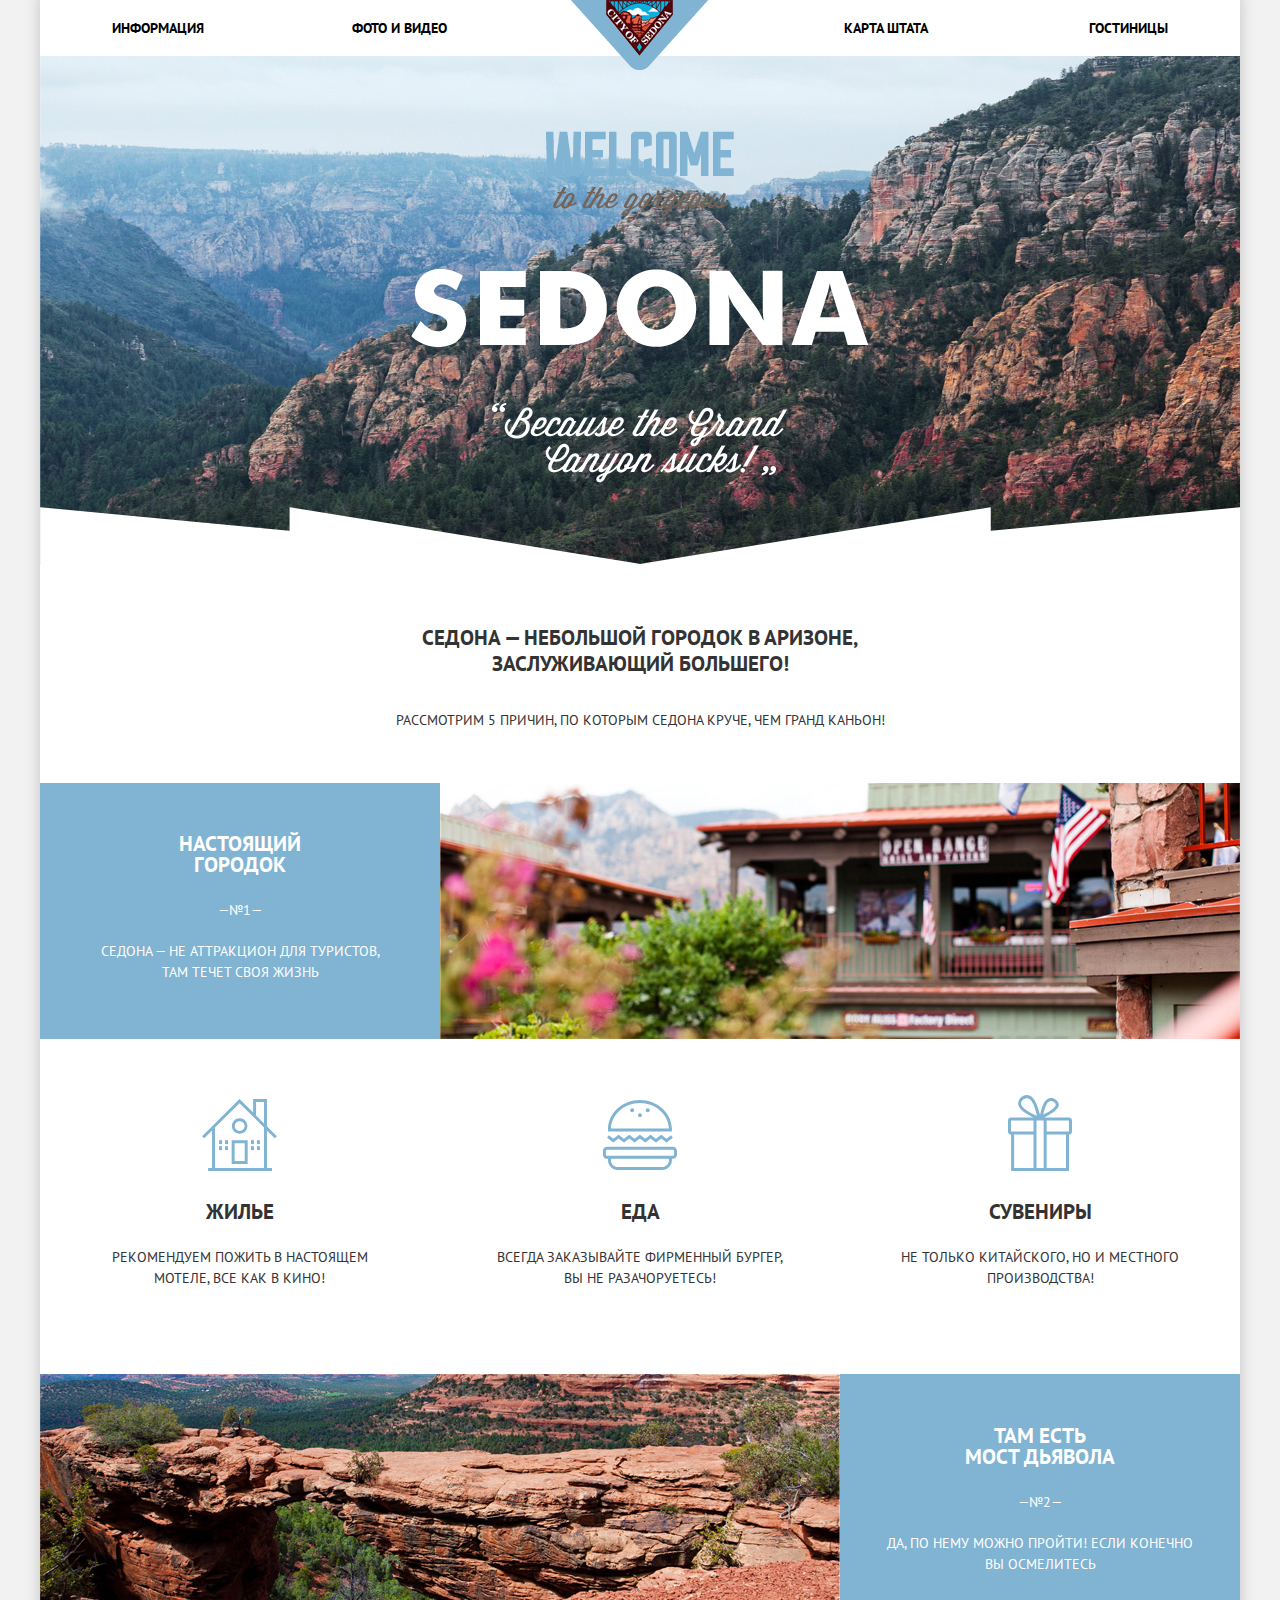
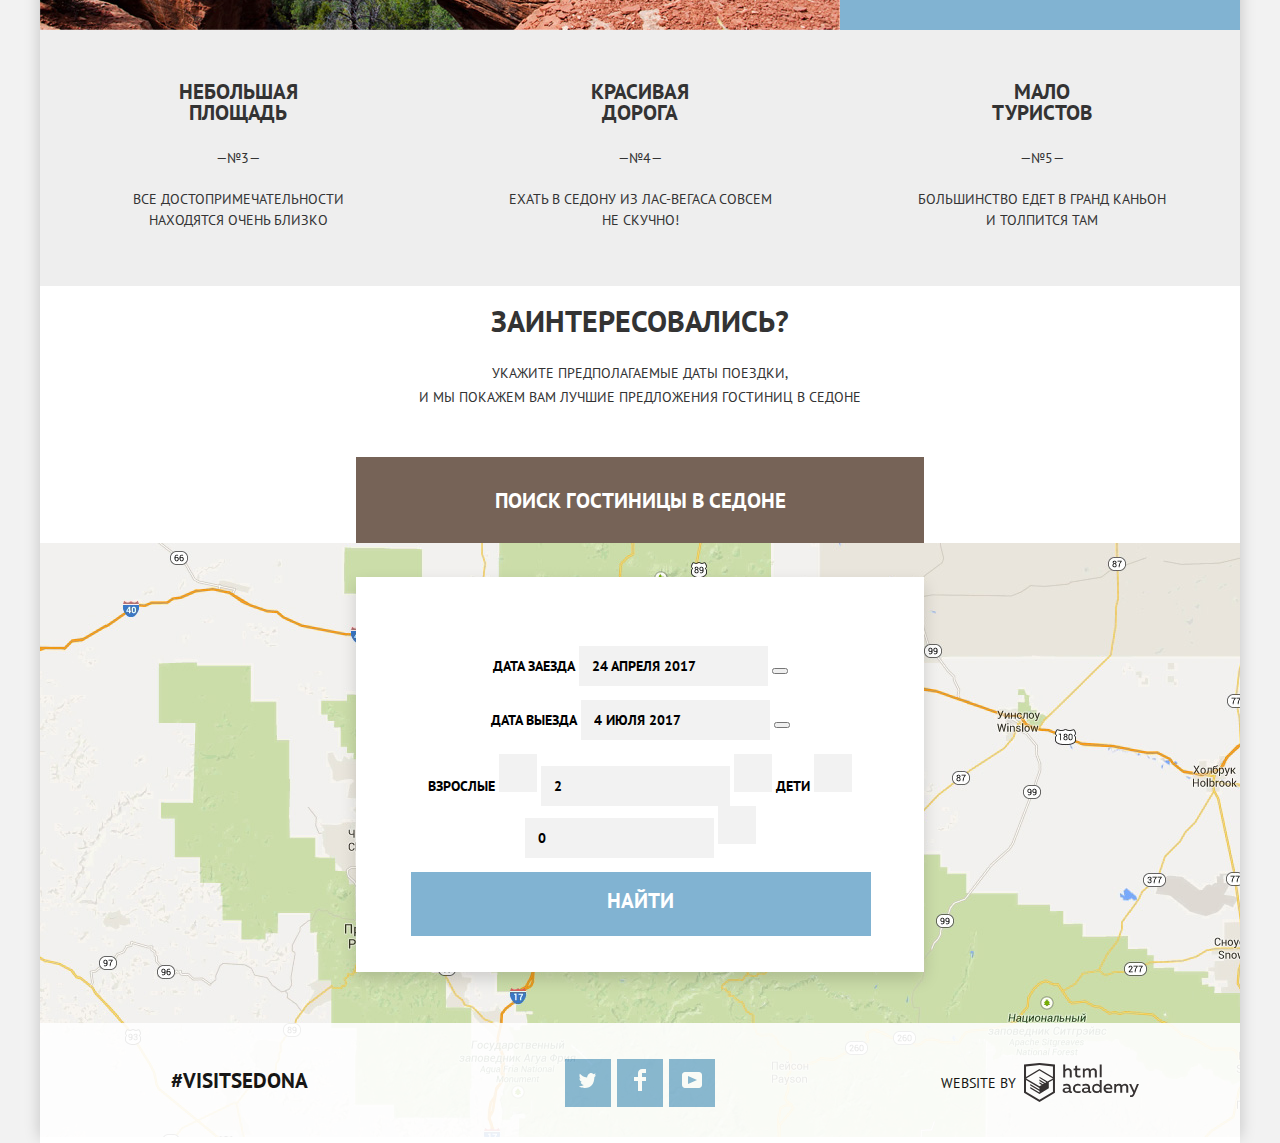
==== commit 8b757fb1: "Оформлены декоративные элементы на страницах" ====
--- a/index.html
+++ b/index.html
@@ -32,7 +32,7 @@
           <h2 class='main-content__title'>Седона — небольшой городок в Аризоне,<br>заслуживающий большего!</h2>
           <span>Рассмотрим 5 причин, по которым Седона круче, чем гранд каньон!</span>
         </div>
-        <div class='flex-container'>
+        <div class='properties-container'>
           <section class='advantages advantages-1'>
             <h2 class='advantages__title'>Настоящий<br>городок</h2>
             <span class='advantages__number'>№1</span>
@@ -74,42 +74,44 @@
             </section>
 
             <section class='advantages'>
-              <h2 class='advantages__title'>Мало туристов</h2>
+              <h2 class='advantages__title'>Мало<br>туристов</h2>
               <span class='advantages__number'>№5</span>
               <span class='advantages__content'>Большинство едет в гранд каньон<br>и толпится там</span>
             </section>
           </div>
         </div>
         <div class='offer'>
-          <h2 class=''></h2>
-          <p class='offer__call'><b>Заинтересовались?</b></p>
+          <h2 class='visually-hidden'>Наше предложение</h2>
+          <span class='offer__call'><b>Заинтересовались?</b></span>
           <span class='offer__content'>Укажите предполагаемые даты поездки,<br>и мы покажем вам лучшие предложения гостиниц в Седоне</span>
-          <button type='button' class='btn btn__conditions-search'>Поиск гостиницы в Седоне</button>
-          <form class='search-hotel-form' action='https://echo.htmlacademy.ru' method='get' ><!--ДОбавить hidden -->
-            <label for='checkin-date'>Дата заезда</label>
-            <input id='checkin-date' type='text' name='checkin-date' value='24 апреля 2017'>
-            <button type='button' class='calendar'>Календарь</button>
-
-            <label for='checkout-date'>Дата выезда</label>
-            <input id='checkout-date' type='text' name='checkout-date' value='4 июля 2017'>
-            <button type='button' class='calendar'>Календарь</button>
-
-            <div class='form-input-fields'>
+          <a href='#' class='btn btn__conditions-search'>Поиск гостиницы в Седоне</a>
+          <form class='search-hotel-form' action='https://echo.htmlacademy.ru' method='get'><!--ДОбавить hidden -->
+            <p>
+              <label for='checkin-date'>Дата заезда</label>
+              <input id='checkin-date' type='text' name='checkin-date' value='24 апреля 2017'>
+              <button type='button' class='calendar'><span class='visually-hidden'>Календарь</span></button>
+            </p>
+            <p>
+              <label for='checkout-date'>Дата выезда</label>
+              <input id='checkout-date' type='text' name='checkout-date' value='4 июля 2017'>
+              <button type='button' class='calendar'><span class='visually-hidden'>Календарь</span></button>
+            </p>
+            <p class='form-input-fields'>
               <label for='adult-amount'>Взрослые</label>
-              <button type='button' class='btn-reduce'>Меньше</button>
+              <button type='button' class='btn-reduce'><span class='visually-hidden'>Меньше</span></button>
               <input id='adult-amount' type='text' name='adult-amount' value='2'>
-              <button type='button' class='btn-increase'>Больше</button>
+              <button type='button' class='btn-increase'><span class='visually-hidden'>Больше</span></button>
               <label for='adult-amount'>Дети</label>
-              <button type='button' class='btn-reduce'>Меньше</button>
+              <button type='button' class='btn-reduce'><span class='visually-hidden'>Меньше</span></button>
               <input id='children-amount' type='text' name='adult-amount' value='0'>
-              <button type='button' class='btn-increase'>Больше</button>
-            </div>
+              <button type='button' class='btn-increase'><span class='visually-hidden'>Больше</span></button>
+            </p>
             <button type='submit' class='btn form-submit__btn'>Найти</button>
           </form>
         </div>
         <div class='modal-map'>
           <h2 class='visually-hidden'>Как до нас добраться</h2>
-          <p>
+          <p class='modal-map__image'>
             <img src='img/map.jpg' height='593' width='1200' alt='Седона на карте'>
           </p>
         </div>
@@ -121,13 +123,33 @@
         </div>
         <div class='footer__item'>
           <ul class='footer__social'>
-            <li class='social__item social__item--twitter'><a href='#' target='_blank' aria-label='twitter'></a></li>
-            <li class='social__item social__item--facebook'><a href='#' target='_blank' aria-label='facebook'></a></li>
-            <li class='social__item social__item--youtube'><a href='#' target='_blank' aria-label='youtube'></a></li>
+            <li class='social__item social__item--twitter'>
+              <a href='#' target='_blank'>
+                <span class='visually-hidden'>twitter</span>
+                <img src='img/twitter-icon.svg' width='17' height='15' alt='twitter'>
+              </a>
+            </li>
+            <li class='social__item social__item--facebook'>
+              <a href='#' target='_blank'>
+                <span class='visually-hidden'>facebook</span>
+                <img src='img/fb-icon.svg' width='12' height='22' alt='facebook'>
+              </a>
+            </li>
+            <li class='social__item social__item--youtube'>
+              <a href='#' target='_blank'>
+                <span class='visually-hidden'>youtube</span>
+                <img src='img/youtube-icon.svg' width='20' height='16' alt='youtube'>
+              </a>
+            </li>
           </ul>
         </div>
-        <div class='footer__item footer__item--copyright'>
-          <a href='https://htmlacademy.ru/intensive/htmlcss' target='_blank'>website by</a>
+        <div class='footer__item'>
+          <a class='footer__item--copyright' href='https://htmlacademy.ru/intensive/htmlcss' target='_blank'>
+            <span>website by</span>
+            <p class='copyright__image'>
+              <span class='visually-hidden'>HTML_academy</span>
+            </p>
+          </a>
         </div>
       </footer>
     </div>
--- a/css/style.css
+++ b/css/style.css
@@ -14,23 +14,27 @@
   text-decoration: none;
 }
 
-h2 {
+img {
+  max-width: 100%;
+  height: auto;
+}
+
+h2, h3 {
   font-size: 21px;
   font-weight: bold;
 }
 
-h3 {
-  font-size: 21px;
-  font-weight: bold;
-}
-
-.visually-hidden {
+.visually-hidden:not(:focus):not(:active),
+input[type="checkbox"].visually-hidden,
+input[type="radio"].visually-hidden {
   position: absolute;
   width: 1px;
   height: 1px;
   margin: -1px;
   border: 0;
   padding: 0;
+  white-space: nowrap;
+  clip-path: inset(100%);
   clip: rect(0 0 0 0);
   overflow: hidden;
 }
@@ -50,7 +54,7 @@
   justify-content: space-between;
   align-content: center;
   position: relative;
-  margin: 0;
+  margin: 0 72px;
   padding: 0;
 }
 
@@ -63,16 +67,25 @@
 }
 
 .site-navigation__item {
-  width: 239px;
-  height: 56px;
+  width: 240px;
   list-style: none;
   margin: 0;
-  padding: 0;
-  text-align: center;
+  padding: 18px 0 17px;
+
 }
 
 .site-navigation__item:nth-child(2) {
   margin-right: auto;
+}
+
+.site-navigation__item:nth-child(1),
+.site-navigation__item:nth-child(2) {
+  text-align: left;
+}
+
+.site-navigation__item:nth-child(3),
+.site-navigation__item:nth-child(4) {
+  text-align: right;
 }
 
 .site-navigation__item a {
@@ -106,22 +119,33 @@
 
 .main-header img {
   position: absolute;
-  top: 56px;
+  top: 75px;
   left: 50%;
   margin-left: -229px;
 }
 
+.properties-container {
+  display: flex;
+  flex-direction: column;
+}
+
 .advantages {
   display: flex;
   flex-direction: column;
   box-sizing: border-box;
+  align-items: center;
   min-height: 256px;
-  padding-top: 50px;
-  padding-bottom: 64px;
+  padding-top: 33px;
+  padding-bottom: 35px;
+}
+
+.advantages__title {
+  margin-bottom: 25px;
 }
 
 .advantages__number {
   display: block;
+  margin-bottom: 20px;
 }
 
 .advantages:nth-child(n) {
@@ -132,7 +156,7 @@
 .advantages-2 {
   position: relative;
   box-sizing: border-box;
-  width: 100%;
+  width: 1200px;
   background-color: #81b3d2;
   color: #ffffff;
 }
@@ -189,7 +213,7 @@
 .features__item {
   position: relative;
   width: 33.3%;
-  padding-top: 164px;
+  padding-top: 145px;
   padding-bottom: 85px;
   text-align: center;
 }
@@ -221,9 +245,13 @@
   height: 76px;
 }
 
+.features__title {
+  margin-bottom: 25px;
+}
+
 .main-content {
   padding-top: 61px;
-  padding-bottom: 56px;
+  padding-bottom: 50px;
 }
 
 .main-content:nth-child(n) {
@@ -233,18 +261,21 @@
 .main-content__title {
   margin: 0;
   padding: 0;
-  margin-bottom: 38px;
+  margin-bottom: 30px;
   line-height: 26px;
 }
 
 .main-content span {
   padding: 0;
   margin: 0;
+  line-height: 26px;
 }
 
 .offer {
-  position: relative;
-  padding-top: 57px;
+  display: flex;
+  flex-direction: column;
+  position: relative;
+  padding-top: 17px;
 }
 
 .offer:nth-child(n) {
@@ -256,13 +287,12 @@
   padding: 0;
   font-size: 30px;
   line-height: 36px;
-  margin-bottom: 15px;
+  margin-bottom: 22px;
 }
 
 .offer__content {
-  display: block;
   line-height: 24px;
-  margin-bottom: 52px;
+  margin-bottom: 48px;
 }
 
 .btn {
@@ -286,7 +316,6 @@
 .button--more {
   background-color: #81b3d2;
   color: #ffffff;
-
 }
 
 .button--more:hover {
@@ -300,8 +329,10 @@
 }
 
 .btn__conditions-search {
-  margin: 0;
-  padding: 33px 139px 32px 140px;
+  margin: 0 auto;
+  padding-top: 33px;
+  padding-bottom: 32px;
+  width: 568px;
   font-weight: bold;
   font-size: 21px;
 }
@@ -309,6 +340,11 @@
 .modal-map {
   padding: 0;
   margin: 0;
+}
+
+.modal-map__image {
+  padding: inherit;
+  margin: inherit;
 }
 /*Форма поиска жилья в index*/
 .search-hotel-form {
@@ -378,8 +414,10 @@
 .footer {
   display: flex;
   justify-content: space-between;
+  align-items: baseline;
   background-color: #ffffff;
   opacity: 0.9;
+  padding: 36px 0;
 }
 
 .footer--index {
@@ -387,45 +425,48 @@
 }
 
 .footer__item {
-  padding: 0;
-  margin: 0;
-  width: 33.3%;
+  display: flex;
+  justify-content: center;
+  align-items: center;
+  box-sizing: border-box;
+  width: 33.33%
 }
 
 .footer__item:first-child {
-  padding: 0;
-  margin: 0;
-  padding-top: 51px;
-  padding-left: 132px;
-  line-height: 1;
-}
-
-.footer__item:last-child {
-  padding-top: 54px;
-  padding-left: 102px;
-}
-
-.hashtag-sedona {
   color: #000000;
   font-weight: bold;
   font-size: 21px;
 }
 
+.footer__item:nth-child(2) {
+}
+
+.footer__item:last-child {
+  display: flex;
+  flex-direction: row;
+  justify-content: center;
+  color: #000000;
+}
+
 .footer__social {
   display: flex;
   justify-content: center;
   list-style: none;
-  padding: 0;
-  margin: 0;
-  padding-top: 36px;
-  padding-bottom: 36px;
+  flex-wrap: wrap;
+  margin: 0 auto;
+  padding: 0;
 }
 
 .social__item {
+  display: flex;
+  justify-content: center;
+  align-items: center;
+  margin: 0 auto;
   margin-right: 6px;
   width: 46px;
   height: 48px;
   background-color: #81b3d2;
+  background-repeat: no-repeat;
 }
 
 .social__item:last-child {
@@ -440,55 +481,97 @@
   background-color: #5496bd;
 }
 
+.copyright__image {
+  padding: 0;
+  margin: 0;
+}
 .footer__item--copyright {
-  position: relative;
-  background-color: #ffffff;
-  opacity: 0.9;
-}
-.footer__item--copyright a {
-  color: #000000;
-}
-
-.footer__item--copyright a::after {
-  position: absolute;
-  content: url(../img/logo-htmlacademy.svg);
+  display: flex;
+  justify-content: center;
+  align-items: center;
+  color: inherit;
+}
+
+.footer__item--copyright .copyright__image {
+  margin-left: 8px;
   width: 115px;
   height: 41px;
-}
-
-.footer__item--copyright a:hover::after {
-  content: url(../img/logo-htmlacademy-hover.svg);
-}
-
-.footer__item--copyright a:active::after {
-  content: url(../img/logo-htmlacademy-active.svg);
-}
-
-/*Catalog*/
+  background: url(../img/logo-htmlacademy.svg) no-repeat;
+}
+
+.footer__item--copyright .copyright__image:hover {
+  background: url(../img/logo-htmlacademy-hover.svg) no-repeat;
+}
+
+.footer__item--copyright .copyright__image:active {
+  background: url(../img/logo-htmlacademy-active.svg) no-repeat;
+}
+
+/*Catalog-------------------------------------------------------------------------------------------------*/
 .filter {
-  display: flex;
-  flex-direction: row;
-  justify-content: flex-start;
-  padding: 31px 72px;
-  margin: 0;
+  width: 100%;
   background: #81b3d2 url(../img/filter-background.jpg) no-repeat ;
   background-position: center -294px;
-  min-height: 217px;
+  margin: 0;
+}
+
+.form-filter {
+  display: flex;
+  flex-direction: row;
+  position: relative;
+  flex-wrap: nowrap;
+  padding: 26px 72px;
+}
+
+.filter__item {
+  display: flex;
+  flex-direction: column;
+  justify-content: flex-start;
+}
+
+.option-label {
+  position: relative;
+}
+
+.filters-checkbox + .option-label::before {
+  position: absolute;
+  content: url(../img/checkbox-off.svg);
+  top: -2px;
+  left: -40px;
+}
+
+.filters-checkbox:checked + .option-label::before {
+  content: url(../img/checkbox-on.svg);
+}
+
+.filters-checkbox:disabled + .option-label::before {
+  content: url(../img/checkbox-off-disabled.svg);
+}
+
+.filters-checkbox:checked:disabled + .option-label::before {
+  content: url(../img/checkbox-on-disabled.svg);
 }
 
 .filter fieldset {
   padding: 0;
   margin: 0;
+  border: none;
 }
 
 .filter legend {
   color: #ffffff;
   font-weight: bold;
   font-size: 16px;
+  line-height: 21px;
   text-align: left;
-}
-
-.filter ul {
+  margin-bottom: 25px;
+}
+
+.filter__price .price__title {
+  margin-bottom: 10px;
+}
+
+.filter .filter__list {
   margin: 0;
   padding: 0;
   list-style: none;
@@ -497,96 +580,244 @@
 .filter__option {
   color: #ffffff;
   text-align: left;
-}
-
-.filter-form-container {
+  margin-bottom: 25px;
+  padding-left: 40px;
+}
+
+.filter__option:last-child {
+  margin-bottom: 5px;
+}
+
+.filter__infrastructure,
+.filter__accomodation {
+  width: 254px;
+}
+
+.filter-container {
   margin-left: auto;
-}
-
-.filter-price input {
-  margin: 0;
-  padding: 0;
+  margin-right: 0;
+}
+
+.price__option {
+  font-size: 0;
+}
+.filter__price {
+  width: 318px;
+}
+
+.price__controls {
+  height: 32px;
+  position: relative;
+  border: 2px solid #ffffff;
+  border-radius: 2px;
+  padding-top: 0px;
+  padding-bottom: 0px;
+  margin-bottom: 22px;
+}
+
+.price__controls::after {
+  content: '';
+  position: absolute;
+  right: 50%;
+  top: 5px;
+  height: 22px;
+  border-left: 2px solid #ffffff;
+}
+
+.price__controls {
+  display: flex;
+  flex-direction: row;
+  justify-content: space-between;
+  align-items: center;
+}
+
+.price__option {
+  display: flex;
+  flex-direction: row;
+  justify-content: flex-end;
+  width: 50%;
+}
+
+.price__controls label {
+  font-size: 14px;
+  line-height: 21px;
+  color: #ffffff;
+  text-transform: uppercase;
+  text-align: right;
+  cursor: pointer;
+}
+
+.price__controls input {
+  width: 70px;
+  padding-left: 5px;
+  font-family: 'PT Sans', Arial, sans-serif;
+  font-size: 14px;
   background-color: transparent;
   border: none;
   color: #ffffff;
 }
 
-.filter-submit {
-  padding: 11px 33px 11px 35px;
+.filter__submit {
+  position: absolute;
+  padding: 8px 33px 8px 35px;
+  bottom: 33px;
+  right: 168px;
   border: 2px solid #ffffff;
+  border-radius: 2px;
   background-color: transparent;
   color: #ffffff;
   text-transform: uppercase;
 }
 
-.filter-submit:hover,
-.filter-submit:active {
+.filter__submit:hover,
+.filter__submit:active {
   color: #000000;
   background-color: #ffffff;
 }
-
-.filter__infrastructure,
-.filter__accomodation,
-.filter-price {
-  border: none;
-}
-
+/*Ползунок----------------------------------*/
+
+.price__range {
+  position: relative;
+}
+
+.price__scale {
+  background-color: rgba(255, 255, 255, 0.3);
+  height: 2px;
+}
+
+.price__bar {
+  width: 82%;
+  background-color: #ffffff;
+  height: 2px;
+}
+
+.price__pin {
+  position: absolute;
+  top: -10px;
+  width: 4px;
+  height: 4px;
+  background-color: #ababab;
+  border: 8px solid #ffffff;
+  border-radius: 50%;
+  box-shadow: 0 2px 1px 0 rgba(0, 1, 1, 0.2);
+  cursor: pointer;
+}
+
+.price__pin:hover {
+  border: 9px solid #ffffff;
+}
+
+.price__pin.pin-left {
+  left: 0;
+}
+
+.price__pin.pin-right {
+  left: 80%;
+}
+
+
+/*----------------------------------------------*/
 .sort-result {
   display: flex;
   flex-direction: row;
-}
-
-.sort-result__text {
+  align-items: center;
+  padding: 30px 72px 28px;
+}
+
+.sort-result__length {
+  width: 160px;
+  padding-right: 4px;
   color: #000000;
   font-size: 21px;
   font-weight: bold;
 }
 
 .sort-result__title {
-  display: inline-block;
+  width: 115px;
   color: #000000;
   line-height: 18px;
   font-size: 12px;
 }
-.sort__list {
+.sort-type__list {
   display: flex;
   flex-direction: row;
-  margin: inherit;
-  padding: inherit;
+  margin: 0;
+  padding: 0;
 }
 
 .sort__direction {
   display: flex;
   flex-direction: row;
-  margin: inherit;
-  padding: inherit;
-}
-
-.sort__list,
+  margin-left: auto;
+  position: relative;
+}
+
+.sort-type__list,
 .sort__direction {
   list-style: none;
 }
 
-.sort-point__item a {
+.sort-type__item:not(:last-child) {
+  margin-right: 33px;
+}
+
+.sort-type__item a {
   font-size: 12px;
   color: rgba(0, 0, 0, 0.3);
   border-bottom: 1px dotted #81b3d2;
 }
 
-.sort-point__item a:hover {
+.sort-type__item a:hover {
   color: #81b3d2;
 }
 
-.sort-point__item a:active {
+.sort-type__item a:active {
   color: #000000;
   border-bottom: none;
 }
 
-.sort-point__item .current {
+.sort-type__item .current {
   color: #81b3d2;
   border-bottom:none;
 }
-
+.sort__up .btn-up::before { /*треуг вверх*/
+  content: '';
+  top: -10px;
+  right: 23px;
+  position: absolute;
+  border: 5px solid transparent;
+  border-bottom: 11px solid #cacaca;
+}
+
+.sort__up .btn-up:hover::before {
+  border-bottom: 11px solid #000000;
+}
+
+.sort__up .btn-up:active::before,
+.current-direction .btn-up::before{
+  border-bottom: 11px solid #81b3d2;
+}
+
+.sort__down .btn-down::before { /*треуг вниз */
+  content: '';
+  top: -4px;
+  right: 0;
+  position: absolute;
+  border: 5px solid transparent;
+  border-top: 11px solid #cacaca;
+}
+
+.sort__down .btn-down:hover::before {
+  border-top: 11px solid #000000;
+}
+
+.sort__down .btn-down:active::before,
+.current-direction .btn-down::before {
+  border-top: 11px solid #81b3d2;
+}
+
+
+/*-----------------------------------------------------*/
 .catalog__list {
   display: flex;
   flex-direction: column;
@@ -597,15 +828,57 @@
 .catalog__item {
   display: flex;
   flex-direction: row;
+  padding: 32px 72px 28px;
+  border-top: 1px solid #e5e5e5;
+  min-height: 90px;
+}
+
+
+.catalog__item:last-child {
+  border-bottom: 1px solid #e5e5e5;
+}
+
+.catalog__image {
+  padding: 0;
+  margin: 0;
+  margin-right: 30px;
+}
+
+.catalog__info {
+  display: flex;
+  flex-direction: column;
+  justify-content: flex-start;
+}
+
+
+.catalog__item-name h3 {
+  margin: 0;
+}
+
+.catalog__item-name {
+  margin-top: -4px;
+  margin-bottom: 10px;
+}
+
+.catalog__features {
+  display: flex;
+  flex-direction: row;
+}
+
+.catalog__button {
+  margin-top: auto;
 }
 
 .button--more {
+  display: inline-block;
   font-weight: bold;
-  padding: 8px 17px 7px 17px;
+  padding: 3px 17px 3px 17px;
+  margin-right: 2px;
 }
 
 .button--book {
-  padding: 8px 16px 7px 17px;
+  display: inline-block;
+  padding: 3px 17px 3px 17px;
 }
 
 .catalog__item-name a {
@@ -621,7 +894,7 @@
 }
 
 .catalog__features .features-type {
-  color: #333333;
+  min-width: 115px;
 }
 
 .catalog__rating .catalog__point {
@@ -630,3 +903,34 @@
   background-color: #f2f2f2;
   color: #666666;
 }
+
+.catalog__rating {
+  display: flex;
+  flex-direction: column;
+  justify-content: space-between;
+  margin-left: auto;
+}
+
+.catalog__stars {
+  margin-left: auto;
+  margin-right: 0;
+  width: 18px;
+  height: 17px;
+  background-image: url('../img/star.svg');
+  background-repeat: space;
+}
+
+.catalog-stars-2 {
+  width: 42px;
+}
+
+.catalog-stars-3 {
+  width: 66px;
+}
+
+.catalog-stars-4 {
+  width: 89px;
+}
+
+
+
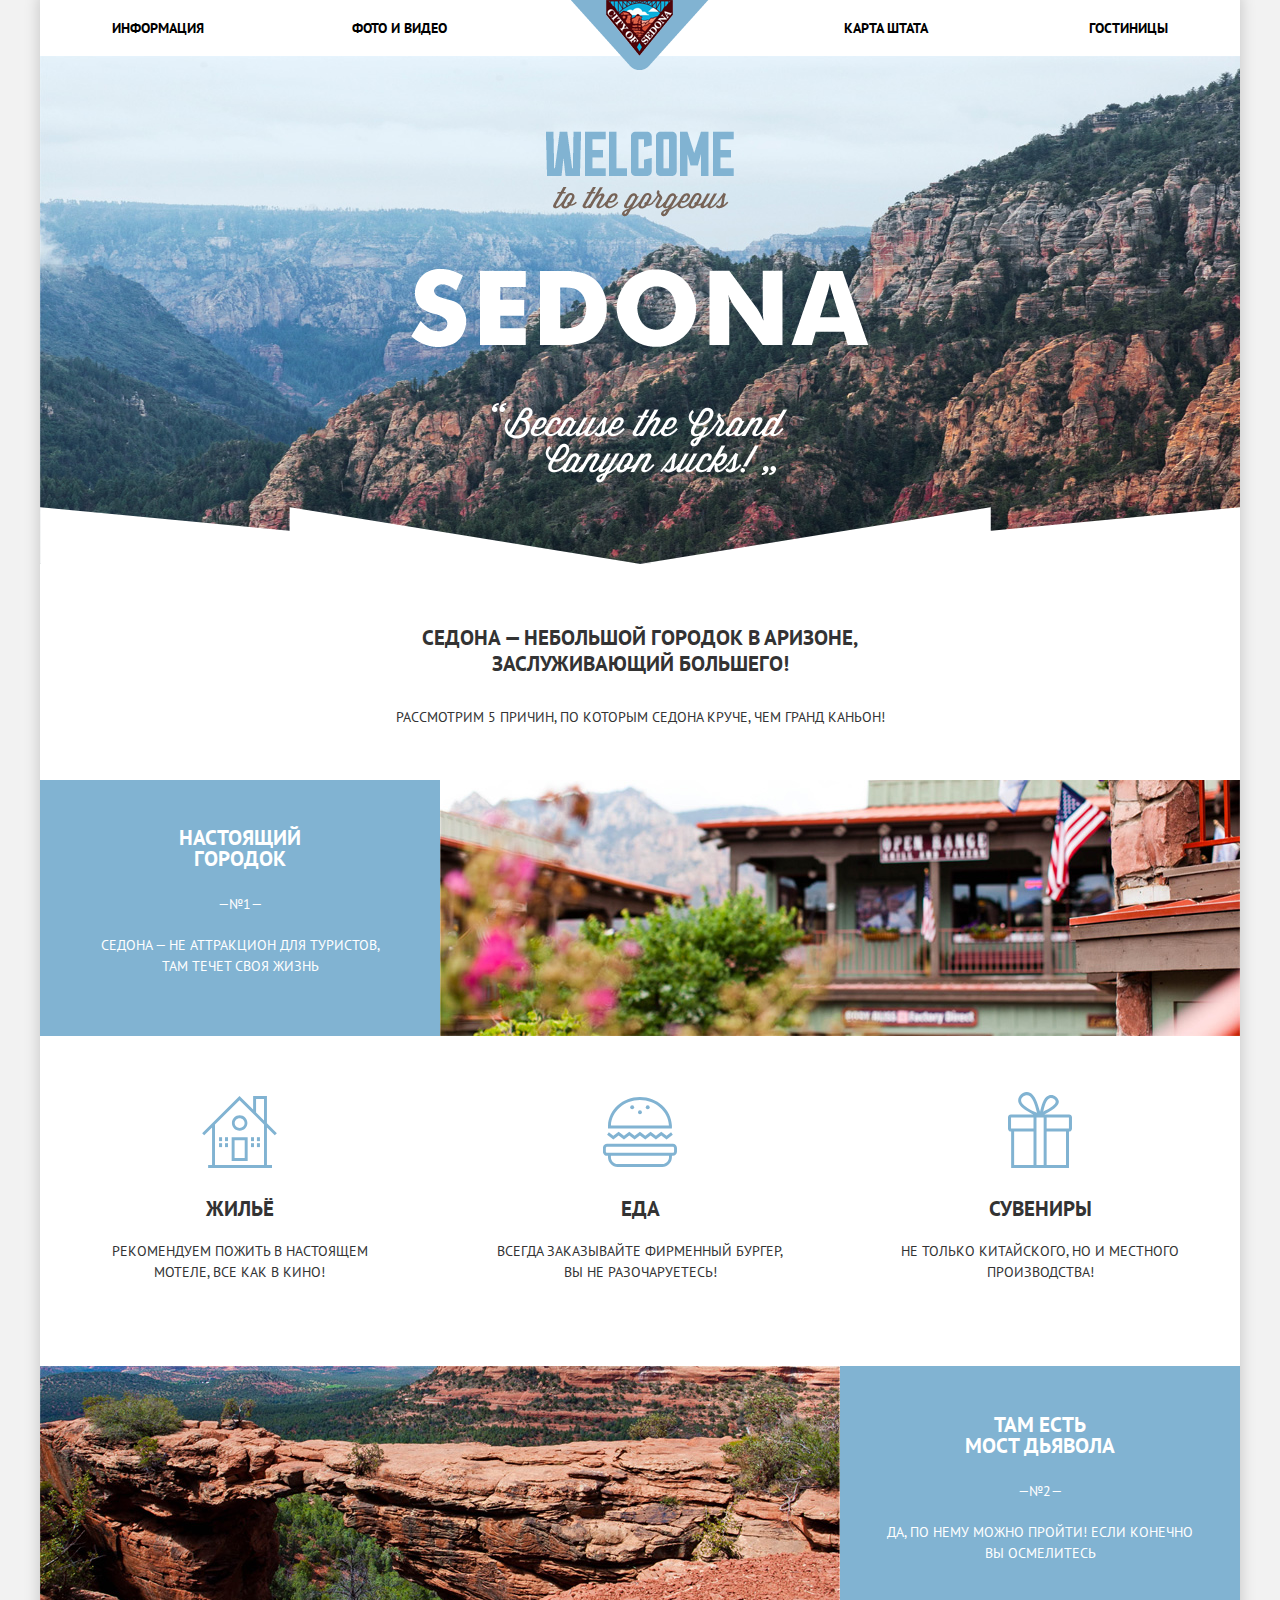
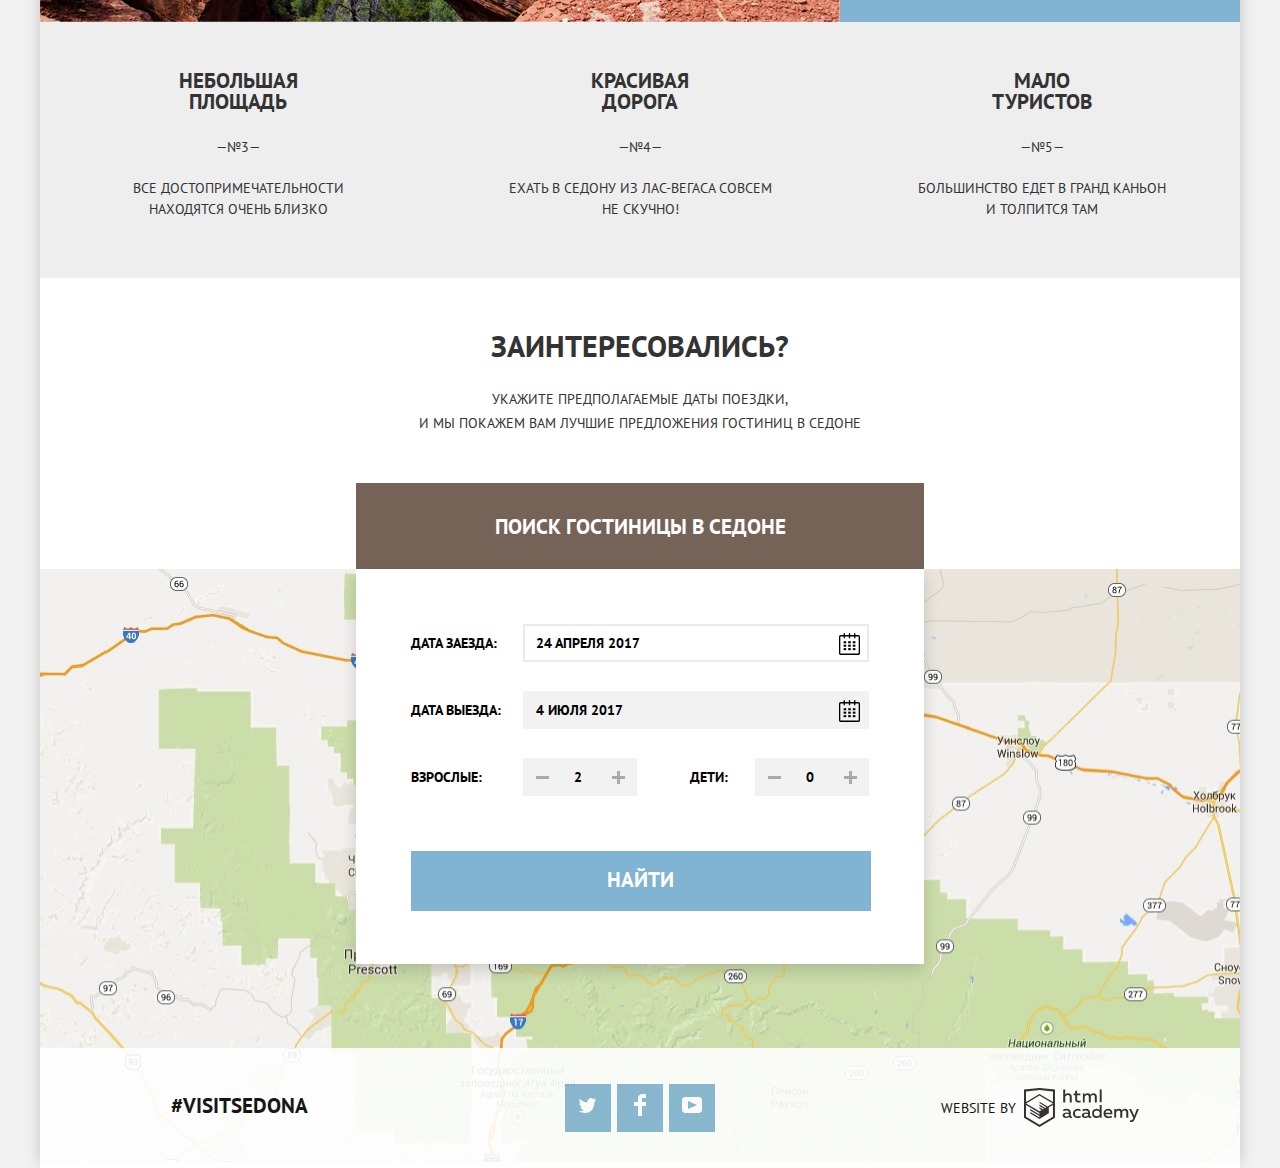
==== commit b482f6b7: "Завершена верстка проекта 'Седона'" ====
--- a/index.html
+++ b/index.html
@@ -41,12 +41,12 @@
 
           <ul class='features'>
             <li class='features__item'>
-              <h2 class='features__title features__title--1'>Жилье</h2>
+              <h2 class='features__title features__title--1'>Жильё</h2>
               <span class='features__content'>Рекомендуем пожить в настоящем<br>мотеле, все как в кино!</span>
             </li>
             <li class='features__item'>
               <h2 class='features__title features__title--2'>Еда</h2>
-              <span class='features__content'>Всегда заказывайте фирменный бургер,<br> Вы не разачоруетесь!</span>
+              <span class='features__content'>Всегда заказывайте фирменный бургер,<br> Вы не разочаруетесь!</span>
             </li>
             <li class='features__item'>
               <h2 class='features__title features__title--3'>Сувениры</h2>
@@ -86,38 +86,40 @@
           <span class='offer__content'>Укажите предполагаемые даты поездки,<br>и мы покажем вам лучшие предложения гостиниц в Седоне</span>
           <a href='#' class='btn btn__conditions-search'>Поиск гостиницы в Седоне</a>
           <form class='search-hotel-form' action='https://echo.htmlacademy.ru' method='get'><!--ДОбавить hidden -->
-            <p>
-              <label for='checkin-date'>Дата заезда</label>
-              <input id='checkin-date' type='text' name='checkin-date' value='24 апреля 2017'>
+            <p class='checkin-date'>
+              <label for='checkin-date'>Дата заезда:</label>
+              <input id='checkin-date' type='text' name='checkin-date' value='24 апреля 2017' autofocus required>
               <button type='button' class='calendar'><span class='visually-hidden'>Календарь</span></button>
             </p>
-            <p>
-              <label for='checkout-date'>Дата выезда</label>
-              <input id='checkout-date' type='text' name='checkout-date' value='4 июля 2017'>
+            <p class='checkout-date'>
+              <label for='checkout-date'>Дата выезда:</label>
+              <input id='checkout-date' type='text' name='checkout-date' value='4 июля 2017' required>
               <button type='button' class='calendar'><span class='visually-hidden'>Календарь</span></button>
             </p>
-            <p class='form-input-fields'>
-              <label for='adult-amount'>Взрослые</label>
-              <button type='button' class='btn-reduce'><span class='visually-hidden'>Меньше</span></button>
-              <input id='adult-amount' type='text' name='adult-amount' value='2'>
-              <button type='button' class='btn-increase'><span class='visually-hidden'>Больше</span></button>
-              <label for='adult-amount'>Дети</label>
-              <button type='button' class='btn-reduce'><span class='visually-hidden'>Меньше</span></button>
-              <input id='children-amount' type='text' name='adult-amount' value='0'>
-              <button type='button' class='btn-increase'><span class='visually-hidden'>Больше</span></button>
-            </p>
+            <div class='amount-container'>
+              <p class='amount'>
+                <label for='adult-amount'>Взрослые:</label>
+                <button type='button' class='btn-reduce'><span class='visually-hidden'>Меньше</span></button>
+                <input id='adult-amount' type='text' name='adult-amount' value='2'>
+                <button type='button' class='btn-increase'><span class='visually-hidden'>Больше</span></button>
+              </p>
+              <p class='amount children-amount'>
+                <label for='children-amount'>Дети:</label>
+                <button type='button' class='btn-reduce'><span class='visually-hidden'>Меньше</span></button>
+                <input id='children-amount' type='text' name='children-amount' value='0'>
+                <button type='button' class='btn-increase'><span class='visually-hidden'>Больше</span></button>
+              </p>
+            </div>
             <button type='submit' class='btn form-submit__btn'>Найти</button>
           </form>
         </div>
         <div class='modal-map'>
-          <h2 class='visually-hidden'>Как до нас добраться</h2>
-          <p class='modal-map__image'>
-            <img src='img/map.jpg' height='593' width='1200' alt='Седона на карте'>
-          </p>
+          <h2 class='visually-hidden'>Седона на карте</h2>
+          <img src='img/map.jpg' height='593' width='1200' alt='Седона на карте'>
         </div>
       </main>
 
-      <footer class='footer container footer--index'>
+      <footer class='footer container'>
         <div class='footer__item'>
           <span class='hashtag-sedona'>#visitsedona</span>
         </div>
--- a/css/style.css
+++ b/css/style.css
@@ -49,6 +49,10 @@
   background: #ffffff;
 }
 
+.header__navigation {
+  position: relative;
+}
+
 .header__site-navigation {
   display: flex;
   justify-content: space-between;
@@ -59,10 +63,13 @@
 }
 
 .header__logo {
+  display: block;
   position: absolute;
   top: 0;
   left: 50%;
   margin-left: -69px;
+  width: 138px;
+  height: 70px;
   z-index: 10;
 }
 
@@ -71,7 +78,6 @@
   list-style: none;
   margin: 0;
   padding: 18px 0 17px;
-
 }
 
 .site-navigation__item:nth-child(2) {
@@ -113,7 +119,7 @@
   background-color: #88bad8;
   background-image: url('../img/shape.png'),url('../img/background-photo.jpg');
   background-size: 1200px 57px, 1200px 564px;
-  background-position: center bottom, center -56px;
+  background-position: center bottom, center 0;
   background-repeat: no-repeat;
 }
 
@@ -135,8 +141,8 @@
   box-sizing: border-box;
   align-items: center;
   min-height: 256px;
-  padding-top: 33px;
-  padding-bottom: 35px;
+  padding-top: 30px;
+  padding-bottom: 38px;
 }
 
 .advantages__title {
@@ -214,7 +220,7 @@
   position: relative;
   width: 33.3%;
   padding-top: 145px;
-  padding-bottom: 85px;
+  padding-bottom: 83px;
   text-align: center;
 }
 
@@ -246,7 +252,7 @@
 }
 
 .features__title {
-  margin-bottom: 25px;
+  margin-bottom: 22px;
 }
 
 .main-content {
@@ -261,7 +267,7 @@
 .main-content__title {
   margin: 0;
   padding: 0;
-  margin-bottom: 30px;
+  margin-bottom: 27px;
   line-height: 26px;
 }
 
@@ -275,7 +281,7 @@
   display: flex;
   flex-direction: column;
   position: relative;
-  padding-top: 17px;
+  padding-top: 50px;
 }
 
 .offer:nth-child(n) {
@@ -287,7 +293,7 @@
   padding: 0;
   font-size: 30px;
   line-height: 36px;
-  margin-bottom: 22px;
+  margin-bottom: 23px;
 }
 
 .offer__content {
@@ -340,11 +346,12 @@
 .modal-map {
   padding: 0;
   margin: 0;
-}
-
-.modal-map__image {
-  padding: inherit;
-  margin: inherit;
+  margin-bottom: -120px;
+}
+
+.modal-map img {
+  width: 100%;
+  height: 593px;
 }
 /*Форма поиска жилья в index*/
 .search-hotel-form {
@@ -360,24 +367,147 @@
   margin-left: -284px;
 }
 
+.search-hotel-form p {
+  margin: 0;
+  padding: 0;
+  position: relative;
+  font-size: 0;
+}
+
+.search-hotel-form .checkin-date,
+.search-hotel-form .checkout-date {
+  width: 100%;
+  margin-bottom: 29px;
+}
+
 .search-hotel-form label,
 .search-hotel-form input {
+  display: inline-block;
+  text-align: left;
   color: #000000;
+  font-size: 14px;
   font-weight: bold;
   text-transform: uppercase;
   line-height: 26px;
 }
 
-.search-hotel-form input {
+.search-hotel-form label {
+  width: 112px;
+}
+
+.checkin-date input,
+.checkout-date input {
+  width: 346px;
   height: 38px;
-  padding-left: 13px;
+  padding-right: 40px;
+}
+
+.amount-container {
+  display: flex;
+  flex-direction: row;
+  justify-content: space-between;
+  margin-bottom: 55px;
+}
+
+.amount {
+  display: flex;
+  flex-direction: row;
+  align-items: center;
+}
+
+.children-amount label {
+  width: 65px;
+}
+
+.amount button,
+.amount input {
+  position: relative;
+  height: 38px;
+  width: 38px;
   background-color: #f2f2f2;
   border: none;
 }
 
+.amount .btn-reduce::before,
+.amount .btn-increase::before {
+  position: absolute;
+  content: '';
+  top: 50%;
+  margin-top: -1px;
+  left: 50%;
+  margin-left: -6px;
+  width: 13px;
+  height: 3px;
+  background-color: #a9a9a9;
+  cursor: pointer;
+}
+
+.amount .btn-increase::after {
+  content: '';
+  position: absolute;
+  top: 50%;
+  margin-top: -6px;
+  left: 50%;
+  margin-left: -1px;
+  width: 3px;
+  height: 13px;
+  background-color: #a9a9a9;
+  cursor: pointer;
+}
+
+.amount .btn-reduce:hover::before,
+.amount .btn-increase:hover::before,
+.amount .btn-increase:hover::after {
+  background-color: #000000;
+}
+
+.amount .btn-reduce:active::before,
+.amount .btn-increase:active::before,
+.amount .btn-increase:active::after {
+  background-color: #81b3d2;
+}
+
+.search-hotel-form input {
+  padding: 13px;
+  box-sizing: border-box;
+  background-color: #f2f2f2;
+  border: none;
+}
+
+.search-hotel-form input:hover {
+  background-color: #ebebeb;
+}
+
+.search-hotel-form input:focus {
+  outline: none;
+  background-color: #ffffff;
+  box-shadow: inset 0 0 0 2px #ebebeb;
+}
+
+.search-hotel-form .calendar {
+  position: absolute;
+  width: 21px;
+  height: 22px;
+  top: 9px;
+  right: 9px;
+  background: url(../img/calendar-icon.svg) no-repeat;
+  border: none;
+  outline: none;
+  cursor: pointer;
+}
+
+.search-hotel-form .calendar:hover {
+  background: url(../img/calendar-icon-hover.svg) no-repeat;
+}
+
+.search-hotel-form .calendar:active {
+  background: url(../img/calendar-icon-active.svg) no-repeat;
+}
+
 .form-submit__btn {
   background-color: #81b3d2;
-  padding: 17px 197px 22px 196px;
+  width: auto;
+  padding: 17px 197px 18px 196px;
   font-size: 21px;
   font-weight: bold;
   color: #ffffff;
@@ -394,21 +524,6 @@
   color: rgba(255, 255, 255, 0.3);
 }
 
-.btn-increase,
-.btn-reduce {
-  position: relative;
-  height: 38px;
-  width: 38px;
-  background-color: #f2f2f2;
-  border: none;
-}
-/*
-.btn-increase::before {
-  position: absolute;
-  content: "";
-  border-bottom: 3px solid #f2f2f2;
-  width: 12px;
-}*/
 
 /*Footer*/
 .footer {
@@ -418,10 +533,6 @@
   background-color: #ffffff;
   opacity: 0.9;
   padding: 36px 0;
-}
-
-.footer--index {
-  margin-top: -120px;
 }
 
 .footer__item {
@@ -477,6 +588,10 @@
   background-color: #669ec0;
 }
 
+.social__item:active img {
+  opacity: 0.3;
+}
+
 .social__item:active {
   background-color: #5496bd;
 }
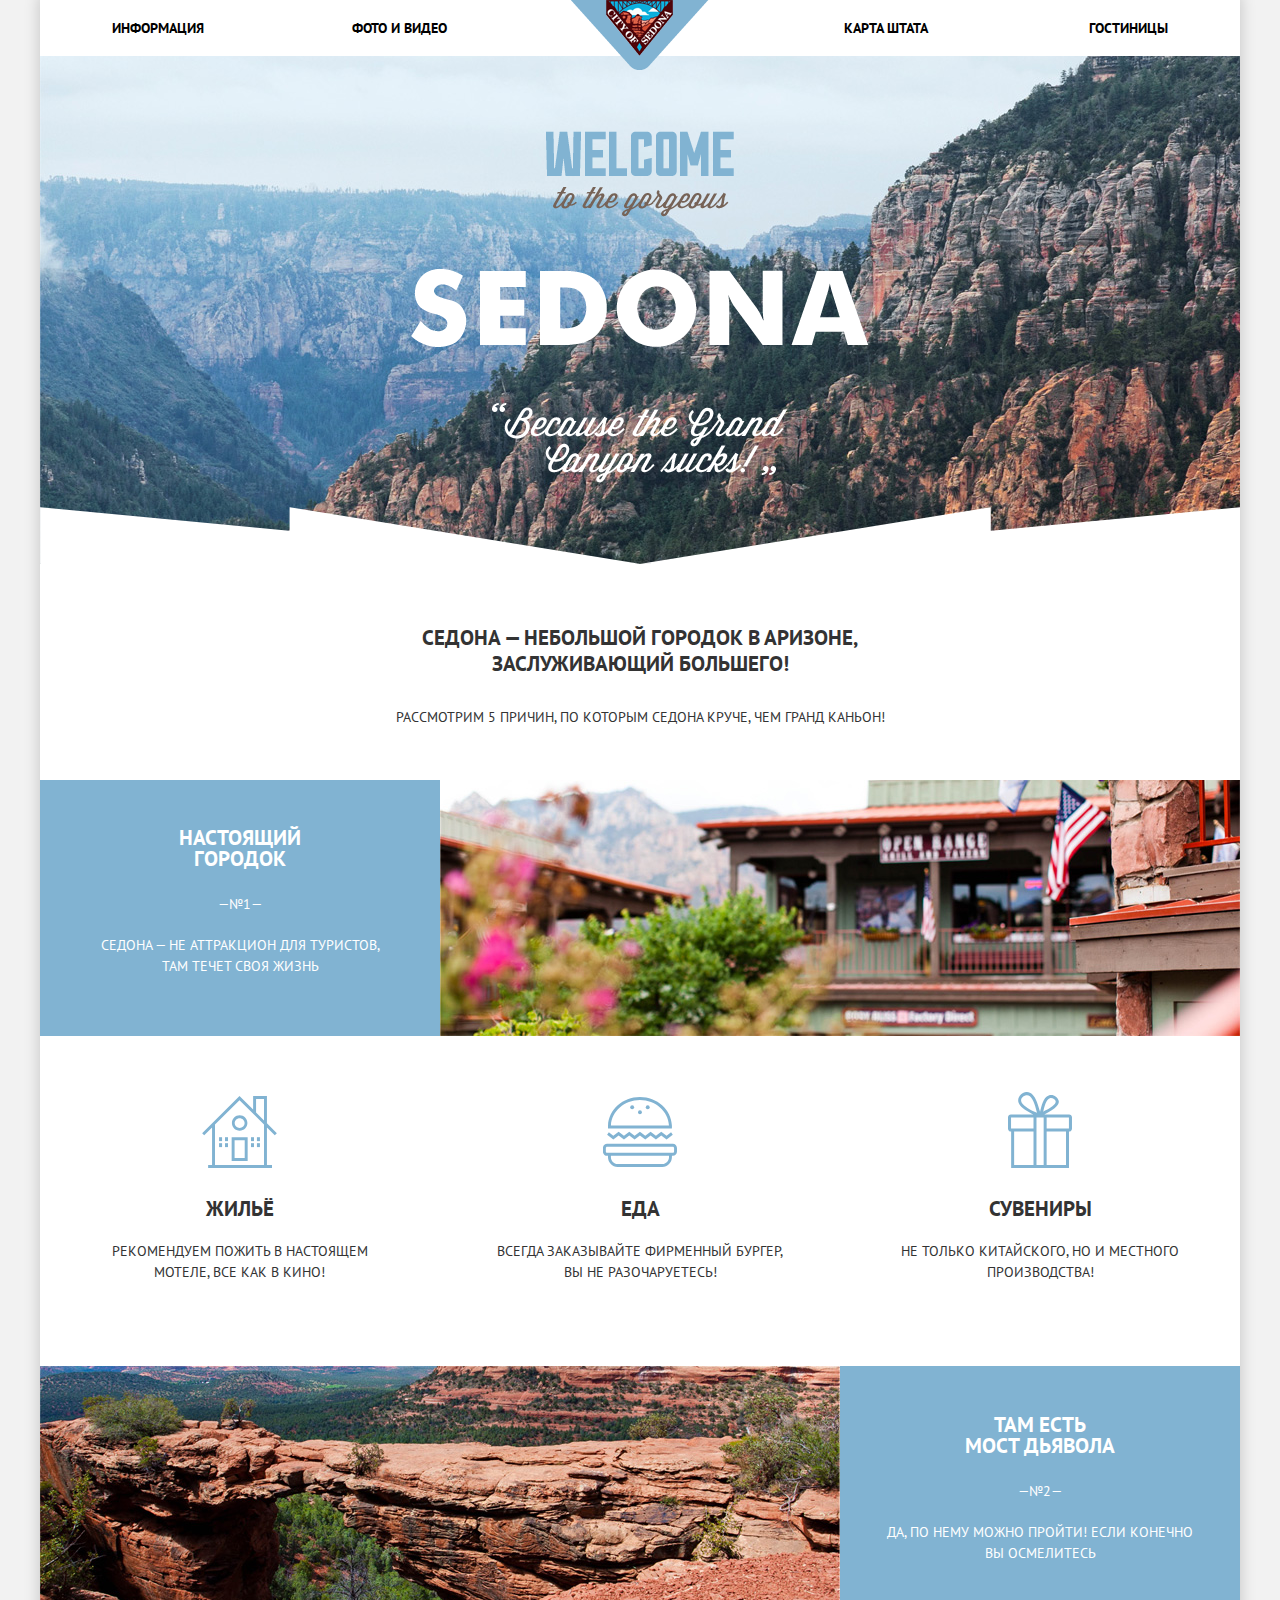
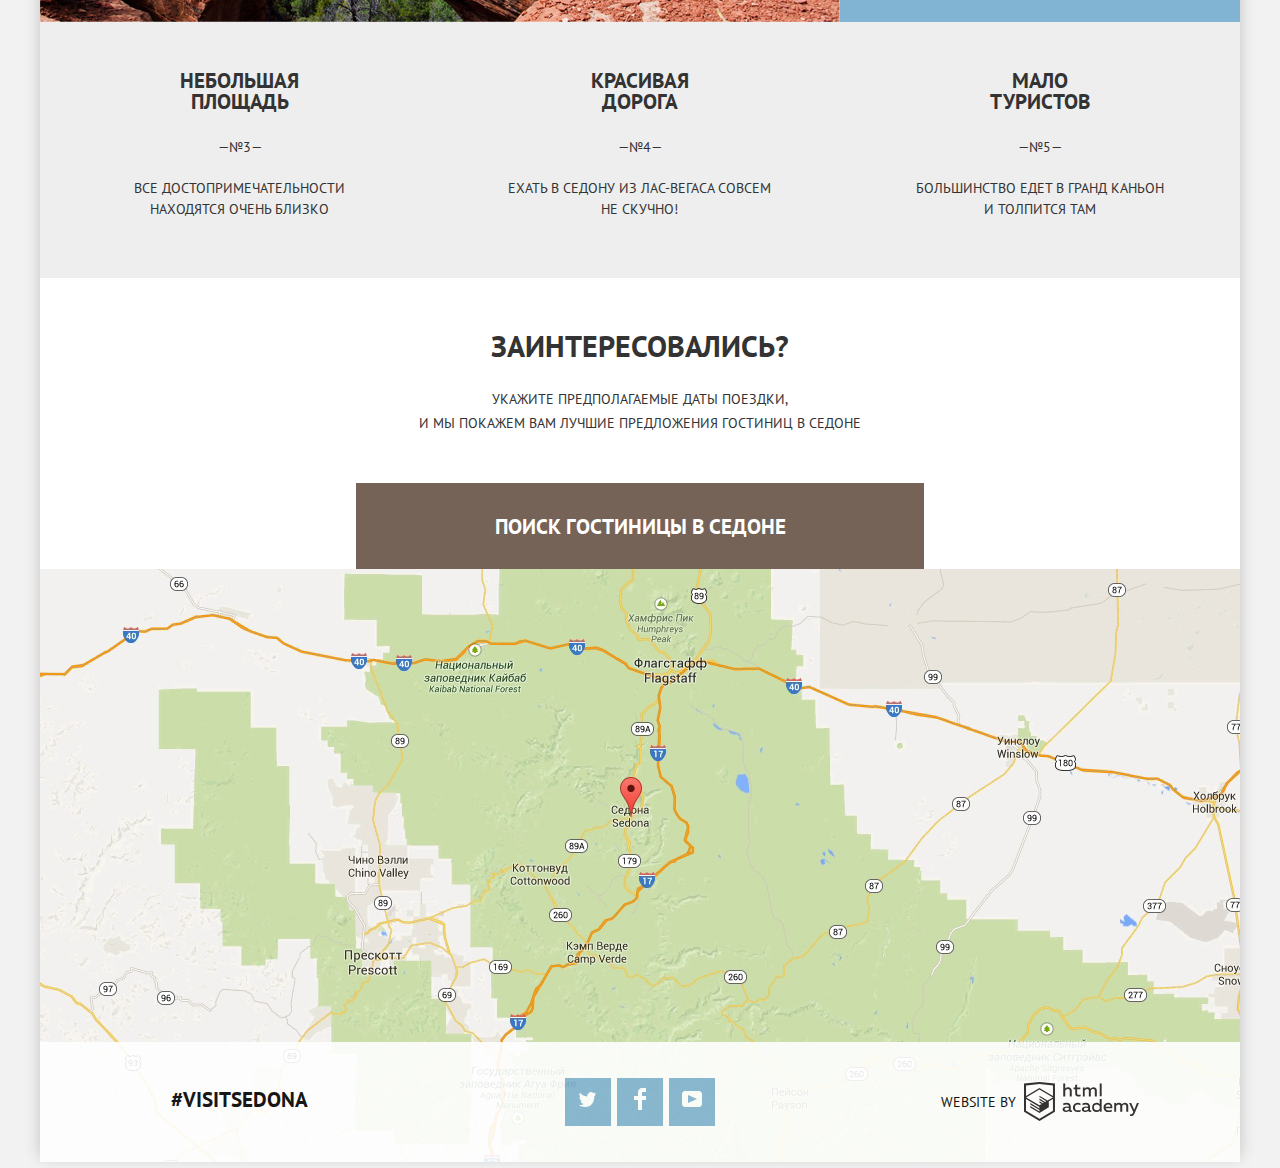
==== commit 728167de: "Реализовано оживление интерактивных элементов" ====
--- a/index.html
+++ b/index.html
@@ -81,41 +81,46 @@
           </div>
         </div>
         <div class='offer'>
-          <h2 class='visually-hidden'>Наше предложение</h2>
-          <span class='offer__call'><b>Заинтересовались?</b></span>
-          <span class='offer__content'>Укажите предполагаемые даты поездки,<br>и мы покажем вам лучшие предложения гостиниц в Седоне</span>
-          <a href='#' class='btn btn__conditions-search'>Поиск гостиницы в Седоне</a>
-          <form class='search-hotel-form' action='https://echo.htmlacademy.ru' method='get'><!--ДОбавить hidden -->
-            <p class='checkin-date'>
-              <label for='checkin-date'>Дата заезда:</label>
-              <input id='checkin-date' type='text' name='checkin-date' value='24 апреля 2017' autofocus required>
-              <button type='button' class='calendar'><span class='visually-hidden'>Календарь</span></button>
-            </p>
-            <p class='checkout-date'>
-              <label for='checkout-date'>Дата выезда:</label>
-              <input id='checkout-date' type='text' name='checkout-date' value='4 июля 2017' required>
-              <button type='button' class='calendar'><span class='visually-hidden'>Календарь</span></button>
-            </p>
-            <div class='amount-container'>
-              <p class='amount'>
-                <label for='adult-amount'>Взрослые:</label>
-                <button type='button' class='btn-reduce'><span class='visually-hidden'>Меньше</span></button>
-                <input id='adult-amount' type='text' name='adult-amount' value='2'>
-                <button type='button' class='btn-increase'><span class='visually-hidden'>Больше</span></button>
+          <div class="offer-container">
+            <h2 class='visually-hidden'>Наше предложение</h2>
+            <span class='offer__call'><b>Заинтересовались?</b></span>
+            <span class='offer__content'>Укажите предполагаемые даты поездки,<br>и мы покажем вам лучшие предложения гостиниц в Седоне</span>
+            <a href='search-form.html' class='btn btn__conditions-search' target="_blank">Поиск гостиницы в Седоне</a>
+          </div>
+          <div class='search-hotel-modal visually-hidden'>
+            <form class='search-hotel-form' action='https://echo.htmlacademy.ru' method='get'>
+              <p class='checkin-date'>
+                <label for='checkin-date'>Дата заезда:</label>
+                <input id='checkin-date' type='text' name='checkin-date' value='24 апреля 2017'>
+                <button type='button' class='calendar'><span class='visually-hidden'>Календарь</span></button>
               </p>
-              <p class='amount children-amount'>
-                <label for='children-amount'>Дети:</label>
-                <button type='button' class='btn-reduce'><span class='visually-hidden'>Меньше</span></button>
-                <input id='children-amount' type='text' name='children-amount' value='0'>
-                <button type='button' class='btn-increase'><span class='visually-hidden'>Больше</span></button>
+              <p class='checkout-date'>
+                <label for='checkout-date'>Дата выезда:</label>
+                <input id='checkout-date' type='text' name='checkout-date' value='4 июля 2017'>
+                <button type='button' class='calendar'><span class='visually-hidden'>Календарь</span></button>
               </p>
-            </div>
-            <button type='submit' class='btn form-submit__btn'>Найти</button>
-          </form>
+              <div class='amount-container'>
+                <p class='amount'>
+                  <label for='adult-amount'>Взрослые:</label>
+                  <button type='button' class='btn-reduce'><span class='visually-hidden'>Меньше</span></button>
+                  <input id='adult-amount' type='text' name='adult-amount' value='2'>
+                  <button type='button' class='btn-increase'><span class='visually-hidden'>Больше</span></button>
+                </p>
+                <p class='amount children-amount'>
+                  <label for='children-amount'>Дети:</label>
+                  <button type='button' class='btn-reduce'><span class='visually-hidden'>Меньше</span></button>
+                  <input id='children-amount' type='text' name='children-amount' value='0'>
+                  <button type='button' class='btn-increase'><span class='visually-hidden'>Больше</span></button>
+                </p>
+              </div>
+              <button type='submit' class='btn form-submit__btn'>Найти</button>
+            </form>
+          </div>
         </div>
-        <div class='modal-map'>
+        <div class='map'>
           <h2 class='visually-hidden'>Седона на карте</h2>
-          <img src='img/map.jpg' height='593' width='1200' alt='Седона на карте'>
+          <iframe src="https://www.google.com/maps/embed?pb=!1m18!1m12!1m3!1d52385.180505970675!2d-111.83015796547197!3d34.8543733810414!2m3!1f0!2f0!3f0!3m2!1i1024!2i768!4f13.1!3m3!1m2!1s0x872da132f942b00d%3A0x5548c523fa6c8efd!2z0KHQtdC00L7QvdCwLCDQkNGA0LjQt9C-0L3QsCA4NjMzNiwg0KHQqNCQ!5e0!3m2!1sru!2sby!4v1529996993112" width="1200" height="593" frameborder="0" style="border:0" allowfullscreen></iframe>
+          </iframe>
         </div>
       </main>
 
@@ -123,7 +128,7 @@
         <div class='footer__item'>
           <span class='hashtag-sedona'>#visitsedona</span>
         </div>
-        <div class='footer__item'>
+        <div class='footer__item footer__item--social'>
           <ul class='footer__social'>
             <li class='social__item social__item--twitter'>
               <a href='#' target='_blank'>
@@ -155,5 +160,6 @@
         </div>
       </footer>
     </div>
+    <script src='js/script.js'></script>
   </body>
 </html>
--- a/css/style.css
+++ b/css/style.css
@@ -46,7 +46,7 @@
 }
 
 .container {
-  background: #ffffff;
+  background-color: #ffffff;
 }
 
 .header__navigation {
@@ -57,6 +57,7 @@
   display: flex;
   justify-content: space-between;
   align-content: center;
+  flex-wrap: wrap;
   position: relative;
   margin: 0 72px;
   padding: 0;
@@ -100,11 +101,11 @@
   font-size: inherit;
 }
 
-.site-navigation__item:hover a {
+.site-navigation__item a:hover {
   color: #81b3d2;
 }
 
-.site-navigation__item:active a {
+.site-navigation__item a:active {
   color: rgba(0, 0, 0, 0.3);
 }
 
@@ -118,8 +119,8 @@
   min-height: 508px;
   background-color: #88bad8;
   background-image: url('../img/shape.png'),url('../img/background-photo.jpg');
-  background-size: 1200px 57px, 1200px 564px;
-  background-position: center bottom, center 0;
+  background-size: 1200px 57px, cover;
+  background-position: center bottom, center -83px;
   background-repeat: no-repeat;
 }
 
@@ -131,13 +132,16 @@
 }
 
 .properties-container {
+  position: relative;
   display: flex;
   flex-direction: column;
+  z-index: 3;
 }
 
 .advantages {
   display: flex;
   flex-direction: column;
+  -webkit-box-sizing: border-box;
   box-sizing: border-box;
   align-items: center;
   min-height: 256px;
@@ -161,6 +165,7 @@
 .advantages-1,
 .advantages-2 {
   position: relative;
+  -webkit-box-sizing: border-box;
   box-sizing: border-box;
   width: 1200px;
   background-color: #81b3d2;
@@ -200,7 +205,7 @@
 }
 
 .advantages-container .advantages {
-  width: 33%;
+  width: 33.33%;
 }
 
 .advantages__number::before,
@@ -214,6 +219,7 @@
   margin: 0;
   padding: 0;
   list-style: none;
+  background-color: #ffffff;
 }
 
 .features__item {
@@ -256,6 +262,7 @@
 }
 
 .main-content {
+  background-color: inherit;
   padding-top: 61px;
   padding-bottom: 50px;
 }
@@ -276,12 +283,17 @@
   margin: 0;
   line-height: 26px;
 }
-
 .offer {
+  position: relative;
+}
+
+.offer-container {
   display: flex;
   flex-direction: column;
   position: relative;
   padding-top: 50px;
+  background-color: #ffffff;
+  z-index: 3;
 }
 
 .offer:nth-child(n) {
@@ -341,30 +353,76 @@
   width: 568px;
   font-weight: bold;
   font-size: 21px;
-}
-
-.modal-map {
-  padding: 0;
-  margin: 0;
-  margin-bottom: -120px;
-}
-
-.modal-map img {
-  width: 100%;
+  z-index: 4;
+}
+
+.map {
+  padding: 0;
+  margin: 0;
   height: 593px;
-}
-/*Форма поиска жилья в index*/
-.search-hotel-form {
+  width: 1200px;
+  background: url(../img/map.jpg) no-repeat;
+  z-index: 1;
+}
+
+.search-hotel-modal {
   position: absolute;
   width: 568px;
   height: 395px;
   padding: 55px;
+  -webkit-box-sizing: border-box;
   box-sizing: border-box;
   box-shadow: 0px 7px 15px 0 rgba(0, 1, 1, 0.15);
   background-color: #ffffff;
   top: 291px;
   left: 50%;
   margin-left: -284px;
+  z-index: 2;
+}
+
+
+@keyframes appear-search-form {
+  0% {
+    transform: translateY(-395px);
+  }
+
+  100% {
+    transform: translateY(0px);
+  }
+}
+
+.search-hotel-modal-open {
+  display: block;
+  animation-name: appear-search-form;
+  animation-duration: 2s;
+  animation-fill-mode: forwards;
+}
+
+@keyframes shake {
+  0%,
+  100% {
+    transform: translateX(0);
+  }
+
+  10%,
+  30%,
+  50%,
+  70%,
+  90% {
+    transform: translateX(-10px);
+  }
+
+  20%,
+  40%,
+  60%,
+  80% {
+    transform: translateX(10px);
+  }
+}
+
+.modal-submit-error {
+  animation-name: shake;
+  animation-duration: 0.5s;
 }
 
 .search-hotel-form p {
@@ -468,7 +526,8 @@
 }
 
 .search-hotel-form input {
-  padding: 13px;
+  padding-left: 13px;
+  -webkit-box-sizing: border-box;
   box-sizing: border-box;
   background-color: #f2f2f2;
   border: none;
@@ -524,8 +583,6 @@
   color: rgba(255, 255, 255, 0.3);
 }
 
-
-/*Footer*/
 .footer {
   display: flex;
   justify-content: space-between;
@@ -533,46 +590,45 @@
   background-color: #ffffff;
   opacity: 0.9;
   padding: 36px 0;
+  margin-top: -120px;
 }
 
 .footer__item {
   display: flex;
+  flex-direction: row;
   justify-content: center;
   align-items: center;
-  box-sizing: border-box;
-  width: 33.33%
+  width: 33.33%;
+  color: #000000;
 }
 
 .footer__item:first-child {
-  color: #000000;
   font-weight: bold;
   font-size: 21px;
 }
 
-.footer__item:nth-child(2) {
-}
-
 .footer__item:last-child {
-  display: flex;
-  flex-direction: row;
-  justify-content: center;
-  color: #000000;
+  font-size: 14px;
+}
+
+.footer__item--social {
+  margin: 0 auto;
 }
 
 .footer__social {
   display: flex;
-  justify-content: center;
+  justify-content: space-between;
+  flex-wrap: wrap;
   list-style: none;
-  flex-wrap: wrap;
-  margin: 0 auto;
-  padding: 0;
+  min-width: 150px;
+  padding: 0;
+  margin: 0;
 }
 
 .social__item {
   display: flex;
   justify-content: center;
   align-items: center;
-  margin: 0 auto;
   margin-right: 6px;
   width: 46px;
   height: 48px;
@@ -622,7 +678,6 @@
   background: url(../img/logo-htmlacademy-active.svg) no-repeat;
 }
 
-/*Catalog-------------------------------------------------------------------------------------------------*/
 .filter {
   width: 100%;
   background: #81b3d2 url(../img/filter-background.jpg) no-repeat ;
@@ -635,7 +690,7 @@
   flex-direction: row;
   position: relative;
   flex-wrap: nowrap;
-  padding: 26px 72px;
+  padding: 28px 72px;
 }
 
 .filter__item {
@@ -705,7 +760,7 @@
 
 .filter__infrastructure,
 .filter__accomodation {
-  width: 254px;
+  width: 256px;
 }
 
 .filter-container {
@@ -789,7 +844,6 @@
   color: #000000;
   background-color: #ffffff;
 }
-/*Ползунок----------------------------------*/
 
 .price__range {
   position: relative;
@@ -830,13 +884,12 @@
   left: 80%;
 }
 
-
-/*----------------------------------------------*/
 .sort-result {
   display: flex;
   flex-direction: row;
   align-items: center;
   padding: 30px 72px 28px;
+  background-color: #ffffff;
 }
 
 .sort-result__length {
@@ -895,7 +948,7 @@
   color: #81b3d2;
   border-bottom:none;
 }
-.sort__up .btn-up::before { /*треуг вверх*/
+.sort__up .btn-up::before {
   content: '';
   top: -10px;
   right: 23px;
@@ -913,7 +966,7 @@
   border-bottom: 11px solid #81b3d2;
 }
 
-.sort__down .btn-down::before { /*треуг вниз */
+.sort__down .btn-down::before {
   content: '';
   top: -4px;
   right: 0;
@@ -931,19 +984,18 @@
   border-top: 11px solid #81b3d2;
 }
 
-
-/*-----------------------------------------------------*/
 .catalog__list {
   display: flex;
   flex-direction: column;
   margin: 0;
   padding: 0;
+  background-color: #ffffff;
 }
 
 .catalog__item {
   display: flex;
   flex-direction: row;
-  padding: 32px 72px 28px;
+  padding: 31px 72px 29px;
   border-top: 1px solid #e5e5e5;
   min-height: 90px;
 }
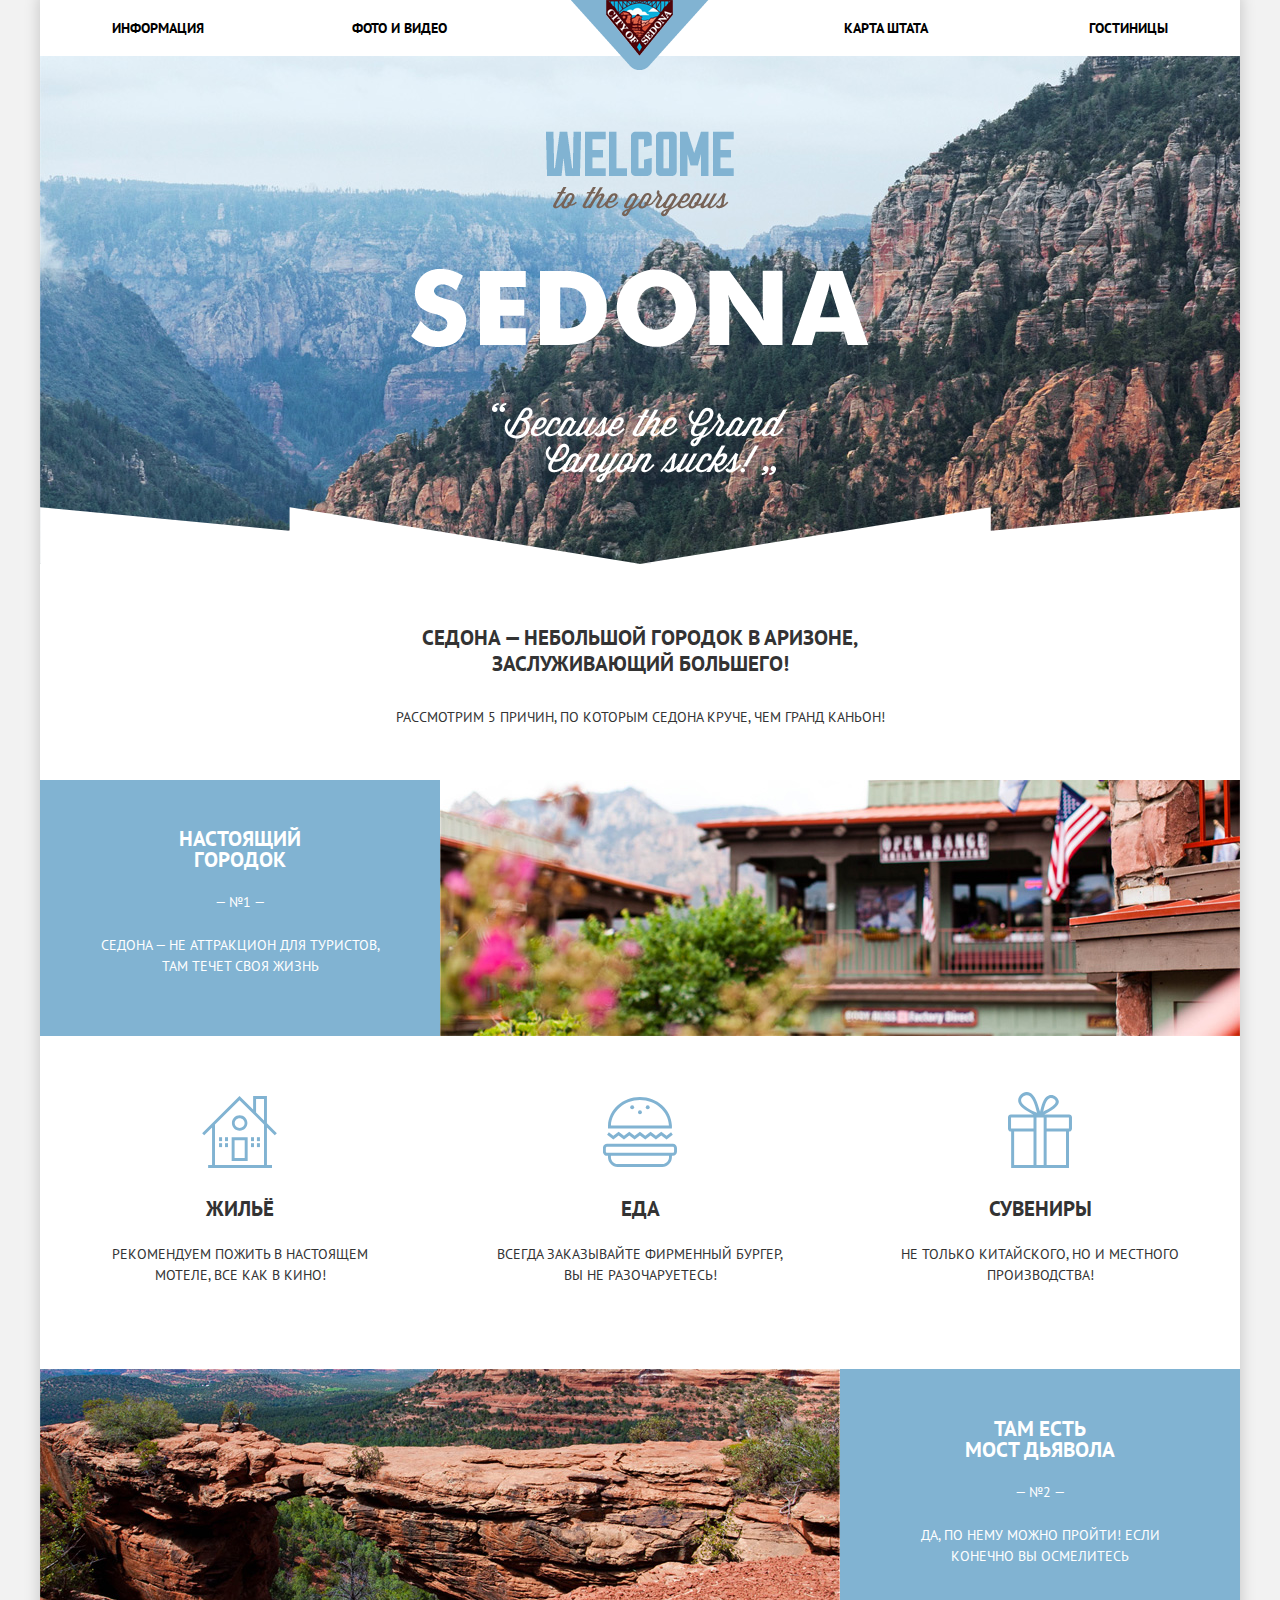
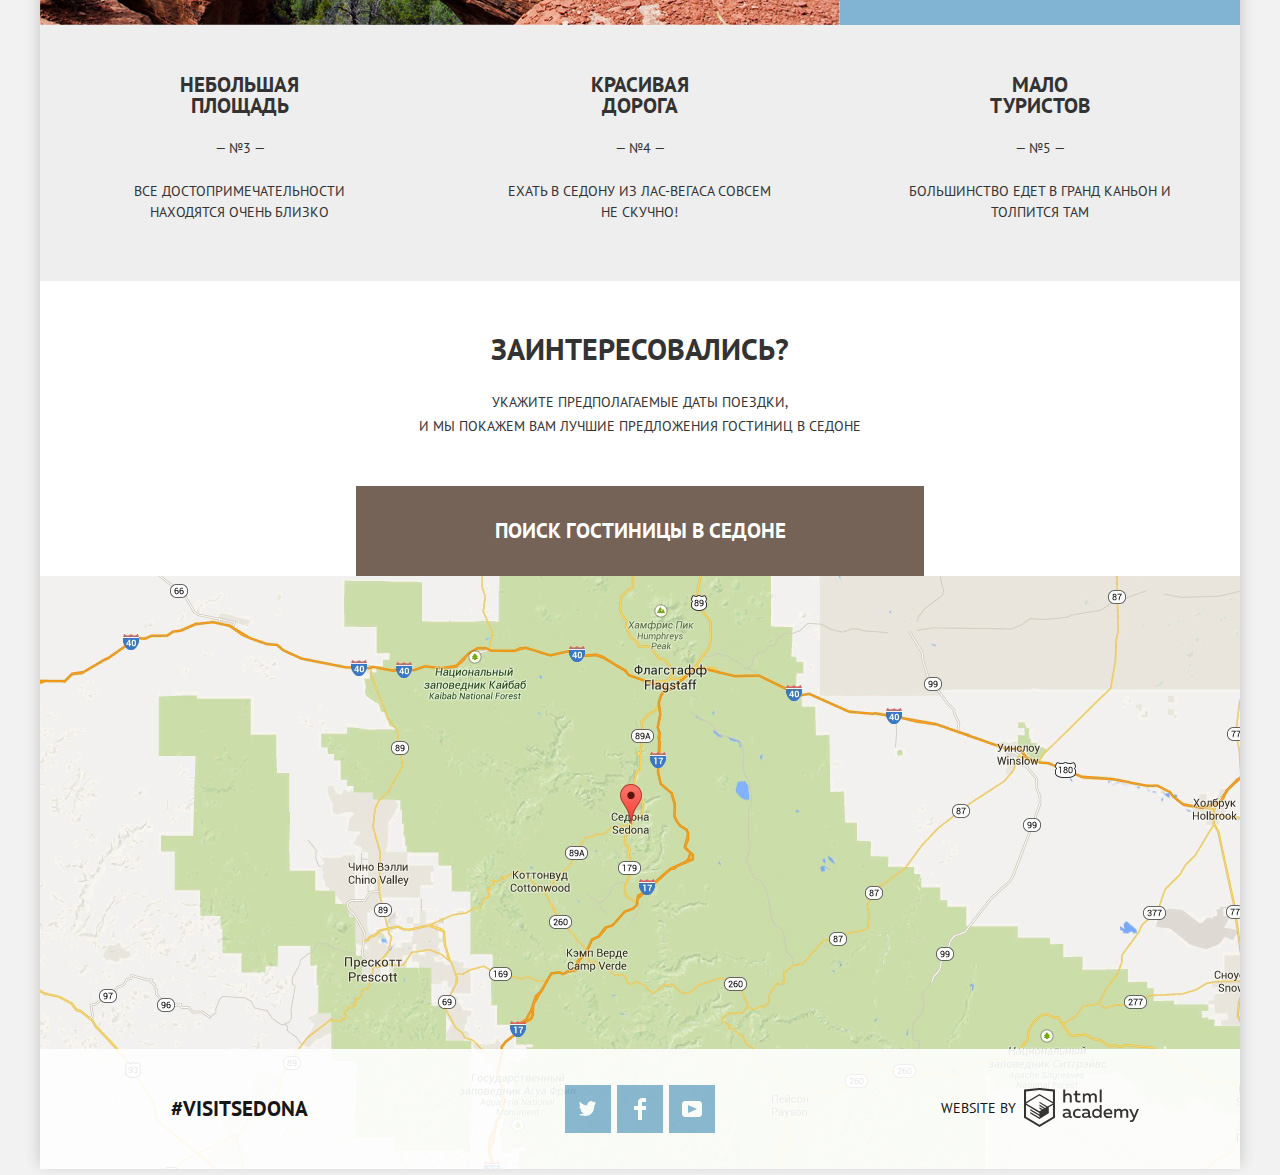
==== commit 584a3f59: "Исправления после 1-й проверки" ====
--- a/index.html
+++ b/index.html
@@ -1,165 +1,162 @@
 <!DOCTYPE html>
-<html lang='ru'>
+<html lang="ru">
   <head>
-    <meta charset='utf-8'>
+    <meta charset="utf-8">
     <title>HTML Academy: Седона</title>
-    <link href='https://fonts.googleapis.com/css?family=PT+Sans:400,700&amp;subset=cyrillic' rel='stylesheet'>
+    <link href="https://fonts.googleapis.com/css?family=PT+Sans:400,700&amp;subset=cyrillic" rel="stylesheet">
     <link href="css/normalize.css" rel="stylesheet">
-    <link href='css/style.css' rel='stylesheet'>
+    <link href="css/style.min.css" rel="stylesheet">
   </head>
   <body>
-    <div class='wrapper'>
-      <header class='header container'>
-        <nav class='header__navigation'>
-          <a class='header__logo' href='#' aria-label='Логотип &#8217;Седона&#8217;'>
-             <img src='img/main-logo.png' width='138' height='70' alt='Логотип проекта &#8217;Седона&#8217;'>
+    <div class="wrapper">
+      <header class="header container">
+        <nav class="header__navigation">
+          <a class="header__logo">
+            <img src="img/main-logo.png" width="138" height="70" alt="Логотип проекта &#8217;Седона&#8217;">
           </a>
-          <ul class='header__site-navigation'>
-            <li class="site-navigation__item"><a href='#'>Информация</a></li>
-            <li class="site-navigation__item"><a href='#'>Фото и видео</a></li>
-            <li class="site-navigation__item"><a href='#'>Карта штата</a></li>
-            <li class="site-navigation__item"><a href='sedona-hotels.html'>Гостиницы</a></li>
+          <ul class="header__site-navigation">
+            <li class="site-navigation__item"><a href="#">Информация</a></li>
+            <li class="site-navigation__item"><a href="#">Фото и видео</a></li>
+            <li class="site-navigation__item"><a href="#">Карта штата</a></li>
+            <li class="site-navigation__item"><a href="sedona-hotels.html">Гостиницы</a></li>
           </ul>
         </nav>
       </header>
 
-      <main class='container'>
-        <h1 class='visually-hidden'>Седона</h1>
-        <div class='main-header'>
-          <img src='img/welcome.png' width='458' height='352' alt='Добро пожаловать в Седону!'>
+      <main class="main container">
+        <h1 class="visually-hidden">Седона</h1>
+        <div class="main-header">
+          <img src="img/welcome.png" width="458" height="352" alt="Добро пожаловать в Седону!">
         </div>
-        <div class='main-content'>
-          <h2 class='main-content__title'>Седона — небольшой городок в Аризоне,<br>заслуживающий большего!</h2>
+        <div class="main-content">
+          <h2 class="main-content__title">Седона — небольшой городок в Аризоне, заслуживающий большего!</h2>
           <span>Рассмотрим 5 причин, по которым Седона круче, чем гранд каньон!</span>
         </div>
-        <div class='properties-container'>
-          <section class='advantages advantages-1'>
-            <h2 class='advantages__title'>Настоящий<br>городок</h2>
-            <span class='advantages__number'>№1</span>
-            <span class='advantages__content'>Седона — не аттракцион для туристов,<br>там течет своя жизнь</span>
-          </section>
+        <section class="advantages-section">
+          <h2 class="visually-hidden">Особенности городка Седонa</h2>
+          <div class="advantages advantages-1">
+            <h2 class="advantages__title">Настоящий городок</h2>
+            <span class="advantages__number"> №1 </span>
+            <span class="advantages__content">Седона — не аттракцион для туристов, там течет своя жизнь</span>
+          </div>
 
-          <ul class='features'>
-            <li class='features__item'>
-              <h2 class='features__title features__title--1'>Жильё</h2>
-              <span class='features__content'>Рекомендуем пожить в настоящем<br>мотеле, все как в кино!</span>
+          <ul class="features">
+            <li class="features__item">
+              <h2 class="features__title features__title--1">Жильё</h2>
+              <span class="features__content">Рекомендуем пожить в настоящем мотеле, все как в кино!</span>
             </li>
-            <li class='features__item'>
-              <h2 class='features__title features__title--2'>Еда</h2>
-              <span class='features__content'>Всегда заказывайте фирменный бургер,<br> Вы не разочаруетесь!</span>
+            <li class="features__item">
+              <h2 class="features__title features__title--2">Еда</h2>
+              <span class="features__content">Всегда заказывайте фирменный бургер, Вы не разочаруетесь!</span>
             </li>
-            <li class='features__item'>
-              <h2 class='features__title features__title--3'>Сувениры</h2>
-              <span class='features__content'>Не только китайского, но и местного<br>производства!</span>
+            <li class="features__item">
+              <h2 class="features__title features__title--3">Сувениры</h2>
+              <span class="features__content">Не только китайского, но и местного производства!</span>
             </li>
           </ul>
 
-          <section class='advantages advantages-2'>
-            <h2 class='advantages__title'>Там есть<br>мост дьявола</h2>
-            <span class='advantages__number'>№2</span>
-            <span class='advantages__content'>Да, по нему можно пройти! Если конечно<br>вы осмелитесь</span>
-          </section>
+          <div class="advantages advantages-2">
+            <h2 class="advantages__title">Там есть<br>мост дьявола</h2>
+            <span class="advantages__number"> №2 </span>
+            <span class="advantages__content">Да, по нему можно пройти! Если конечно вы осмелитесь</span>
+          </div>
 
-          <div class='advantages-container'>
-            <section class='advantages'>
-              <h2 class='advantages__title'>Небольшая<br>площадь</h2>
-              <span class='advantages__number'>№3</span>
-              <span class='advantages__content'>Все достопримечательности <br>находятся очень близко</span>
-            </section>
+          <div class="advantages-container">
+            <div class="advantages">
+              <h2 class="advantages__title">Небольшая площадь</h2>
+              <span class="advantages__number"> №3 </span>
+              <span class="advantages__content">Все достопримечательности находятся очень близко</span>
+            </div>
 
-            <section class='advantages'>
-              <h2 class='advantages__title'>Красивая<br>дорога</h2>
-              <span class='advantages__number'>№4</span>
-              <span class='advantages__content'>Ехать в Седону из Лас-Вегаса совсем<br>не скучно!</span>
-            </section>
+            <div class="advantages">
+              <h2 class="advantages__title">Красивая дорога</h2>
+              <span class="advantages__number"> №4 </span>
+              <span class="advantages__content">Ехать в Седону из Лас-Вегаса совсем не скучно!</span>
+            </div>
 
-            <section class='advantages'>
-              <h2 class='advantages__title'>Мало<br>туристов</h2>
-              <span class='advantages__number'>№5</span>
-              <span class='advantages__content'>Большинство едет в гранд каньон<br>и толпится там</span>
-            </section>
+            <div class="advantages">
+              <h2 class="advantages__title">Мало туристов</h2>
+              <span class="advantages__number"> №5 </span>
+              <span class="advantages__content">Большинство едет в гранд каньон и толпится там</span>
+            </div>
           </div>
-        </div>
-        <div class='offer'>
+        </section>
+        <div class="offer">
           <div class="offer-container">
-            <h2 class='visually-hidden'>Наше предложение</h2>
-            <span class='offer__call'><b>Заинтересовались?</b></span>
-            <span class='offer__content'>Укажите предполагаемые даты поездки,<br>и мы покажем вам лучшие предложения гостиниц в Седоне</span>
-            <a href='search-form.html' class='btn btn__conditions-search' target="_blank">Поиск гостиницы в Седоне</a>
+            <h2 class="visually-hidden">Наше предложение</h2>
+            <span class="offer__call"><b>Заинтересовались?</b></span>
+            <span class="offer__content">Укажите предполагаемые даты поездки,<br>и мы покажем вам лучшие предложения гостиниц в Седоне</span>
+            <button type="button" class="btn btn__conditions-search">Поиск гостиницы в Седоне</button>
           </div>
-          <div class='search-hotel-modal visually-hidden'>
-            <form class='search-hotel-form' action='https://echo.htmlacademy.ru' method='get'>
-              <p class='checkin-date'>
-                <label for='checkin-date'>Дата заезда:</label>
-                <input id='checkin-date' type='text' name='checkin-date' value='24 апреля 2017'>
-                <button type='button' class='calendar'><span class='visually-hidden'>Календарь</span></button>
+          <div class="search-hotel-modal">
+            <form class="search-hotel-form" action="https://echo.htmlacademy.ru" method="get">
+              <p class="checkin-date">
+                <label for="checkin-date">Дата заезда:</label>
+                <input id="checkin-date" type="text" name="checkin-date" value="24 апреля 2017">
+                <button type="button" class="calendar"><span class="visually-hidden">Календарь</span></button>
               </p>
-              <p class='checkout-date'>
-                <label for='checkout-date'>Дата выезда:</label>
-                <input id='checkout-date' type='text' name='checkout-date' value='4 июля 2017'>
-                <button type='button' class='calendar'><span class='visually-hidden'>Календарь</span></button>
+              <p class="checkout-date">
+                <label for="checkout-date">Дата выезда:</label>
+                <input id="checkout-date" type="text" name="checkout-date" value="4 июля 2017">
+                <button type="button" class="calendar"><span class="visually-hidden">Календарь</span></button>
               </p>
-              <div class='amount-container'>
-                <p class='amount'>
-                  <label for='adult-amount'>Взрослые:</label>
-                  <button type='button' class='btn-reduce'><span class='visually-hidden'>Меньше</span></button>
-                  <input id='adult-amount' type='text' name='adult-amount' value='2'>
-                  <button type='button' class='btn-increase'><span class='visually-hidden'>Больше</span></button>
+              <div class="amount-container">
+                <p class="amount">
+                  <label for="adult-amount">Взрослые:</label>
+                  <button type="button" class="btn-reduce"><span class="visually-hidden">Меньше</span></button>
+                  <input id="adult-amount" type="text" name="adult-amount" value="2">
+                  <button type="button" class="btn-increase"><span class="visually-hidden">Больше</span></button>
                 </p>
-                <p class='amount children-amount'>
-                  <label for='children-amount'>Дети:</label>
-                  <button type='button' class='btn-reduce'><span class='visually-hidden'>Меньше</span></button>
-                  <input id='children-amount' type='text' name='children-amount' value='0'>
-                  <button type='button' class='btn-increase'><span class='visually-hidden'>Больше</span></button>
+                <p class="amount children-amount">
+                  <label for="children-amount">Дети:</label>
+                  <button type="button" class="btn-reduce"><span class="visually-hidden">Меньше</span></button>
+                  <input id="children-amount" type="text" name="children-amount" value="0">
+                  <button type="button" class="btn-increase"><span class="visually-hidden">Больше</span></button>
                 </p>
               </div>
-              <button type='submit' class='btn form-submit__btn'>Найти</button>
+              <button type="submit" class="btn form-submit__btn">Найти</button>
             </form>
           </div>
         </div>
-        <div class='map'>
-          <h2 class='visually-hidden'>Седона на карте</h2>
-          <iframe src="https://www.google.com/maps/embed?pb=!1m18!1m12!1m3!1d52385.180505970675!2d-111.83015796547197!3d34.8543733810414!2m3!1f0!2f0!3f0!3m2!1i1024!2i768!4f13.1!3m3!1m2!1s0x872da132f942b00d%3A0x5548c523fa6c8efd!2z0KHQtdC00L7QvdCwLCDQkNGA0LjQt9C-0L3QsCA4NjMzNiwg0KHQqNCQ!5e0!3m2!1sru!2sby!4v1529996993112" width="1200" height="593" frameborder="0" style="border:0" allowfullscreen></iframe>
-          </iframe>
+        <div class="map">
+          <h2 class="visually-hidden">Седона на карте</h2>
+          <iframe src="https://www.google.com/maps/embed?pb=!1m18!1m12!1m3!1d52385.180505970675!2d-111.83015796547197!3d34.8543733810414!2m3!1f0!2f0!3f0!3m2!1i1024!2i768!4f13.1!3m3!1m2!1s0x872da132f942b00d%3A0x5548c523fa6c8efd!2z0KHQtdC00L7QvdCwLCDQkNGA0LjQt9C-0L3QsCA4NjMzNiwg0KHQqNCQ!5e0!3m2!1sru!2sby!4v1529996993112" width="1200" height="593" style="border:0" allowfullscreen></iframe>
         </div>
       </main>
 
-      <footer class='footer container'>
-        <div class='footer__item'>
-          <span class='hashtag-sedona'>#visitsedona</span>
+      <footer class="footer container footer--index">
+        <div class="footer__item">
+          <span class="hashtag-sedona">#visitsedona</span>
         </div>
-        <div class='footer__item footer__item--social'>
-          <ul class='footer__social'>
-            <li class='social__item social__item--twitter'>
-              <a href='#' target='_blank'>
-                <span class='visually-hidden'>twitter</span>
-                <img src='img/twitter-icon.svg' width='17' height='15' alt='twitter'>
+        <div class="footer__item footer__item--social">
+          <ul class="footer__social">
+            <li>
+              <a class="social__item social__item--twitter" href="#" target="_blank">
+                <img src="img/twitter-icon.svg" width="17" height="15" alt="twitter">
               </a>
             </li>
-            <li class='social__item social__item--facebook'>
-              <a href='#' target='_blank'>
-                <span class='visually-hidden'>facebook</span>
-                <img src='img/fb-icon.svg' width='12' height='22' alt='facebook'>
+            <li>
+              <a class="social__item social__item--facebook" href="#" target="_blank">
+                <img src="img/fb-icon.svg" width="12" height="22" alt="facebook">
               </a>
             </li>
-            <li class='social__item social__item--youtube'>
-              <a href='#' target='_blank'>
-                <span class='visually-hidden'>youtube</span>
-                <img src='img/youtube-icon.svg' width='20' height='16' alt='youtube'>
+            <li>
+              <a class="social__item social__item--youtube" href="#" target="_blank">
+                <img src="img/youtube-icon.svg" width="20" height="16" alt="youtube">
               </a>
             </li>
           </ul>
         </div>
-        <div class='footer__item'>
-          <a class='footer__item--copyright' href='https://htmlacademy.ru/intensive/htmlcss' target='_blank'>
+        <div class="footer__item">
+          <a class="footer__item--copyright" href="https://htmlacademy.ru/intensive/htmlcss" target="_blank" tabindex="0">
             <span>website by</span>
-            <p class='copyright__image'>
-              <span class='visually-hidden'>HTML_academy</span>
+            <p class="copyright__image">
+              <span class="visually-hidden">HTML_academy</span>
             </p>
           </a>
         </div>
       </footer>
     </div>
-    <script src='js/script.js'></script>
+    <script src="js/scripts.min.js"></script>
   </body>
 </html>
--- a/css/style.min.css
+++ b/css/style.min.css
@@ -0,0 +1 @@
+body{margin:0;padding:0;font-family:'PT Sans',Arial,sans-serif;font-size:14px;line-height:21px;color:#333;text-transform:uppercase;background-color:#f2f2f2}a{text-decoration:none}img{max-width:100%;height:auto}h2,h3{font-size:21px;font-weight:700}.visually-hidden:not(:focus):not(:active),input[type='checkbox'].visually-hidden,input[type='radio'].visually-hidden{position:absolute;width:1px;height:1px;margin:-1px;border:0;padding:0;white-space:nowrap;clip-path:inset(100%);clip:rect(0 0 0 0);overflow:hidden}.wrapper{width:1200px;margin:0 auto;box-shadow:0 -5px 15px 0 rgba(0,0,0,0.2)}.container{background-color:#fff}.header__navigation{position:relative}.header__site-navigation{display:-webkit-box;display:-ms-flexbox;display:-webkit-flex;display:flex;justify-content:space-between;align-content:center;flex-wrap:wrap;position:relative;margin:0 72px;padding:0}.header__logo{display:block;position:absolute;top:0;left:50%;margin-left:-69px;width:138px;height:70px;z-index:10}.site-navigation__item{width:240px;list-style:none;margin:0;padding:18px 0 17px}.site-navigation__item:nth-child(2){margin-right:auto}.site-navigation__item:nth-child(1),.site-navigation__item:nth-child(2){text-align:left}.site-navigation__item:nth-child(3),.site-navigation__item:nth-child(4){text-align:right}.site-navigation__item a{color:#000;font-weight:700;font-size:inherit}.site-navigation__item a:hover{color:#81b3d2}.site-navigation__item a:active{color:rgba(0,0,0,0.3)}.site-navigation__item.active a{color:#766357;pointer-events:none}.main-header{position:relative;min-height:508px;background-color:#88bad8;background-image:url(../img/shape.png),url(../img/background-photo.jpg);background-size:1200px 57px,cover;background-position:center bottom,center -83px;background-repeat:no-repeat}.main-header img{position:absolute;top:75px;left:50%;margin-left:-229px}.main-content{background-color:inherit;padding:61px 350px 50px}.main-content:nth-child(n){text-align:center}.main-content__title{margin:0;padding:0;margin-bottom:27px;line-height:26px}.main-content span{padding:0;margin:0;line-height:26px}.advantages-section{display:flex;flex-direction:column;position:relative;z-index:3}.advantages{-webkit-box-sizing:border-box;-moz-box-sizing:border-box;box-sizing:border-box;align-items:center;min-height:256px;padding-top:31px;padding-bottom:38px}.advantages-section{display:flex;flex-direction:column;position:relative;z-index:3}.advantages{-webkit-box-sizing:border-box;-moz-box-sizing:border-box;box-sizing:border-box;align-items:center;min-height:256px;padding-top:31px;padding-bottom:38px}.advantages__title{width:auto;padding-left:60px;padding-right:60px;margin-bottom:22px}.advantages__number{display:block;margin-bottom:22px}.advantages:nth-child(n){text-align:center}.advantages-1,.advantages-2{position:relative;width:1200px;background-color:#81b3d2;color:#fff;padding-left:48px;padding-right:48px}.advantages-1{padding-right:848px}.advantages-1::after{content:url(../img/advantages-1.jpg);position:absolute;right:0;top:0;width:800px;height:256px}.advantages-2{padding-left:848px}.advantages-2::before{position:absolute;content:url(../img/advantages-2.jpg);left:0;top:0;width:800px;height:256px}.advantages-container{display:-webkit-box;display:-ms-flexbox;display:-webkit-flex;display:flex;flex-direction:row;justify-content:space-between;background:#eee}.advantages-container .advantages{width:33.33%;padding-left:65px;padding-right:65px}.advantages__number::before,.advantages__number::after{content:'—'}.features{display:-webkit-box;display:-ms-flexbox;display:-webkit-flex;display:flex;justify-content:space-between;margin:0;padding:0;list-style:none;background-color:#fff}.features__item{display:-webkit-box;display:-ms-flexbox;display:-webkit-flex;display:flex;flex-direction:column;position:relative;width:33.3%;text-align:center;padding:145px 56px 83px}.features__title--1::before{position:absolute;content:url(../img/features-1.svg);top:60px;left:162px;width:75px;height:72px}.features__title--2::before{position:absolute;content:url(../img/features-2.svg);top:61px;left:163px;width:74px;height:70px}.features__title--3::before{position:absolute;content:url(../img/features-3.svg);top:56px;right:168px;width:64px;height:76px}.features__title{margin-bottom:25px}.offer{position:relative}.offer-container{display:-webkit-box;display:-ms-flexbox;display:-webkit-flex;display:flex;flex-direction:column;position:relative;padding-top:50px;background-color:#fff;z-index:3}.offer:nth-child(n){text-align:center}.offer__call{margin:0;padding:0;font-size:30px;line-height:36px;margin-bottom:23px}.offer__content{line-height:24px;margin-bottom:48px}.btn{border:none;background-color:#766357;color:#fff;text-transform:uppercase;font-weight:700}.btn:hover{background-color:#604e43;color:#fff}.btn:active{background-color:#503e33;color:rgba(255,255,255,0.3)}.button--more{background-color:#81b3d2;color:#fff}.button--more:hover{background-color:#669ec0;color:#fff}.button--more:active{background-color:#5496bd;color:rgba(255,255,255,0.3)}.btn__conditions-search{margin:0 auto;padding-top:33px;padding-bottom:32px;width:568px;font-weight:700;font-size:21px;z-index:4}.map{padding:0;margin:0;height:593px;width:1200px;background:url(../img/map.jpg) no-repeat;z-index:1}.search-hotel-modal{position:absolute;width:568px;height:395px;padding:55px;-webkit-box-sizing:border-box;-moz-box-sizing:border-box;box-sizing:border-box;box-shadow:0 7px 15px 0 rgba(0,1,1,0.15);background-color:#fff;top:291px;left:50%;margin-left:-284px;z-index:2}@-webkit-keyframes appear-search-form{0%{-webkit-transform:translateY(-395px) scaleY(0);-ms-transform:translateY(-395px) scaleY(0);transform:translateY(-395px) scaleY(0)}100%{-webkit-transform:translateY(0) scaleY(1);-ms-transform:translateY(0) scaleY(1);transform:translateY(0) scaleY(1)}}@keyframes appear-search-form{0%{-webkit-transform:translateY(-395px) scaleY(0);-ms-transform:translateY(-395px) scaleY(0);transform:translateY(-395px) scaleY(0)}100%{-webkit-transform:translateY(0) scaleY(1);-ms-transform:translateY(0) scaleY(1);transform:translateY(0) scaleY(1)}}.search-hotel-modal-open{display:block;-webkit-animation-name:appear-search-form;animation-name:appear-search-form;-webkit-animation-duration:.5s;animation-duration:.5s;-webkit-animation-fill-mode:forwards;animation-fill-mode:forwards}@-webkit-keyframes shake{0%,100%{-webkit-transform:translateX(0);-ms-transform:translateX(0);transform:translateX(0)}10%,30%,50%,70%,90%{-webkit-transform:translateX(-10px);-ms-transform:translateX(-10px);transform:translateX(-10px)}20%,40%,60%,80%{-webkit-transform:translateX(10px);-ms-transform:translateX(10px);transform:translateX(10px)}}@keyframes shake{0%,100%{-webkit-transform:translateX(0);-ms-transform:translateX(0);transform:translateX(0)}10%,30%,50%,70%,90%{-webkit-transform:translateX(-10px);-ms-transform:translateX(-10px);transform:translateX(-10px)}20%,40%,60%,80%{-webkit-transform:translateX(10px);-ms-transform:translateX(10px);transform:translateX(10px)}}.modal-submit-error{-webkit-animation-name:shake;animation-name:shake;-webkit-animation-duration:.5s;animation-duration:.5s}.search-hotel-form p{margin:0;padding:0;position:relative;font-size:0}.search-hotel-form .checkin-date,.search-hotel-form .checkout-date{width:100%;margin-bottom:29px}.search-hotel-form label,.search-hotel-form input{display:inline-block;text-align:left;vertical-align:middle;color:#000;font-size:14px;font-weight:700;text-transform:uppercase;line-height:26px}.search-hotel-form label{width:112px}.checkin-date input,.checkout-date input{width:346px;height:38px;padding-right:40px}.amount-container{display:-webkit-box;display:-ms-flexbox;display:-webkit-flex;display:flex;flex-direction:row;justify-content:space-between;margin-bottom:55px}.amount{display:-webkit-box;display:-ms-flexbox;display:-webkit-flex;display:flex;flex-direction:row;align-items:center}.children-amount label{width:65px}.amount button,.amount input{position:relative;height:38px;width:38px;background-color:#f2f2f2;border:none}.amount .btn-reduce::before,.amount .btn-increase::before{position:absolute;content:'';top:50%;margin-top:-1px;left:50%;margin-left:-6px;width:13px;height:3px;background-color:#a9a9a9;cursor:pointer}.amount .btn-increase::after{content:'';position:absolute;top:50%;margin-top:-6px;left:50%;margin-left:-1px;width:3px;height:13px;background-color:#a9a9a9;cursor:pointer}.amount .btn-reduce:hover::before,.amount .btn-increase:hover::before,.amount .btn-increase:hover::after{background-color:#000}.amount .btn-reduce:active::before,.amount .btn-increase:active::before,.amount .btn-increase:active::after{background-color:#81b3d2}.search-hotel-form input{padding-left:13px;-webkit-box-sizing:border-box;-moz-box-sizing:border-box;box-sizing:border-box;background-color:#f2f2f2;border:none}.search-hotel-form input:hover{background-color:#ebebeb}.search-hotel-form input:focus{outline:none;background-color:#fff;box-shadow:inset 0 0 0 2px #ebebeb}.search-hotel-form .calendar{position:absolute;width:21px;height:22px;top:9px;right:9px;background:url(../img/calendar-icon.svg) no-repeat;border:none;cursor:pointer}.search-hotel-form .calendar:hover{background:url(../img/calendar-icon-hover.svg) no-repeat}.search-hotel-form .calendar:active{background:url(../img/calendar-icon-active.svg) no-repeat}.form-submit__btn{background-color:#81b3d2;width:auto;padding:17px 197px 18px 196px;font-size:21px;font-weight:700;color:#fff;text-transform:uppercase;border:none}.form-submit__btn:hover{background-color:#669ec0}.form-submit__btn:active{background-color:#5496bd;color:rgba(255,255,255,0.3)}.footer{display:-webkit-box;display:-ms-flexbox;display:-webkit-flex;display:flex;justify-content:space-between;align-items:center;background-color:#fff;opacity:.9;padding:30px 0}.footer--index{margin-top:-120px}.footer__item{display:-webkit-box;display:-ms-flexbox;display:-webkit-flex;display:flex;flex-direction:row;justify-content:center;align-items:center;width:33.33%;color:#000}.footer__item:first-child{font-weight:700;font-size:21px}.footer__item:last-child{font-size:14px}.footer__item--social{margin:0 auto}.footer__social{display:-webkit-box;display:-ms-flexbox;display:-webkit-flex;display:flex;justify-content:center;flex-wrap:wrap;list-style:none;min-width:150px;padding:0;margin:0;padding-left:6px}.footer__social li{margin-right:6px;margin-top:6px;margin-bottom:6px}.social__item{display:-webkit-box;display:-ms-flexbox;display:-webkit-flex;display:flex;justify-content:center;align-items:center;margin-right:6px;width:46px;height:48px;background-color:#81b3d2;background-repeat:no-repeat}.social__item:last-child{margin-right:0}.social__item:hover{background-color:#669ec0}.social__item:active{background-color:#5496bd}.social__item:active img{opacity:.3}.social__item img:active{opacity:.3}.copyright__image{padding:0;margin:0}.footer__item--copyright{display:-webkit-box;display:-ms-flexbox;display:-webkit-flex;display:flex;justify-content:center;align-items:center;color:inherit}.footer__item--copyright .copyright__image{margin-left:8px;width:115px;height:41px;background:url(../img/logo-htmlacademy.svg) no-repeat}.footer__item--copyright .copyright__image:hover{background:url(../img/logo-htmlacademy-hover.svg) no-repeat}.footer__item--copyright .copyright__image:active{background:url(../img/logo-htmlacademy-active.svg) no-repeat}.filter{width:100%;background:#81b3d2 url(../img/filter-background.jpg) no-repeat;background-position:center -294px;margin:0}.form-filter{display:-webkit-box;display:-ms-flexbox;display:-webkit-flex;display:flex;flex-direction:row;position:relative;flex-wrap:wrap;padding:28px 72px 25px}.filter__item{display:-webkit-box;display:-ms-flexbox;display:-webkit-flex;display:flex;flex-direction:column;justify-content:flex-start}.option-label{position:relative}.filters-checkbox + .option-label::before{position:absolute;content:url(../img/checkbox-off.svg);top:-2px;left:-40px}.filters-checkbox:checked + .option-label::before{content:url(../img/checkbox-on.svg)}.filters-checkbox:disabled + .option-label::before{content:url(../img/checkbox-off-disabled.svg)}.filters-checkbox:checked:disabled + .option-label::before{content:url(../img/checkbox-on-disabled.svg)}.filter fieldset{padding:0;margin:0;border:none}.filter legend{color:#fff;font-weight:700;font-size:16px;line-height:21px;text-align:left;margin-bottom:25px}.filter__price .price__title{margin-bottom:10px}.filter .filter__list{margin:0;padding:0;list-style:none}.filter__option{color:#fff;text-align:left;margin-bottom:25px;padding-left:40px}.filter__option:last-child{margin-bottom:5px}.filter__infrastructure,.filter__accomodation{width:256px}.filter-container{margin-left:auto;margin-right:0}.price__option{font-size:0}.filter__price{width:318px}.price__controls{height:32px;position:relative;border:2px solid #fff;border-radius:2px;padding-top:0;padding-bottom:0;margin-bottom:20px}.price__controls::after{content:'';position:absolute;right:50%;top:5px;height:22px;border-left:2px solid #fff}.price__controls{display:-webkit-box;display:-ms-flexbox;display:-webkit-flex;display:flex;flex-direction:row;justify-content:space-between;align-items:center}.price__option{display:-webkit-box;display:-ms-flexbox;display:-webkit-flex;display:flex;flex-direction:row;justify-content:flex-end;width:50%}.price__controls label{font-size:14px;line-height:21px;color:#fff;text-transform:uppercase;text-align:right;cursor:pointer}.price__controls input{width:70px;padding-left:5px;font-family:'PT Sans',Arial,sans-serif;font-size:14px;background-color:transparent;border:none;color:#fff}.filter__submit{position:absolute;padding:8px 33px 8px 35px;bottom:33px;right:168px;border:2px solid #fff;border-radius:2px;background-color:transparent;color:#fff;text-transform:uppercase}.filter__submit:hover,.filter__submit:active{color:#000;background-color:#fff}.price__range{position:relative}.price__scale{background-color:rgba(255,255,255,0.3);height:2px}.price__bar{width:82%;background-color:#fff;height:2px}.price__pin{position:absolute;top:-8px;width:20px;height:22px;margin:-1px;background-image:url(../img/filter-button.svg);background-repeat:no-repeat;background-size:20px 22px;cursor:pointer}.price__pin:hover{-webkit-transform:scale(1.1);-ms-transform:scale(1.1);transform:scale(1.1);-webkit-transform-transform-origin:50% 50%;-ms-transform-transform-origin:50% 50%;transform-origin:50% 50%}.price__pin.pin-left{left:0}.price__pin.pin-right{left:80%}.sort-result{display:-webkit-box;display:-ms-flexbox;display:-webkit-flex;display:flex;flex-direction:row;align-items:center;padding:34px 72px 31px;background-color:#fff}.sort-result__length{width:160px;padding-right:4px;color:#000;font-size:21px;font-weight:700}.sort-result__title{width:115px;color:#000;line-height:18px;font-size:12px}.sort-type__list{display:-webkit-box;display:-ms-flexbox;display:-webkit-flex;display:flex;flex-direction:row;margin:0;padding:0}.sort__direction{display:-webkit-box;display:-ms-flexbox;display:-webkit-flex;display:flex;flex-direction:row;padding:0;margin:0;margin-left:auto;position:relative}.sort-type__list,.sort__direction{list-style:none}.sort-type__item:not(:last-child){margin-right:33px}.sort-type__item a{font-size:12px;color:rgba(0,0,0,0.3);border-bottom:1px dotted #81b3d2}.sort-type__item a:hover{color:#81b3d2}.sort-type__item a:active{color:#000;border-bottom:none}.sort-type__item .current{color:#81b3d2;border-bottom:none}.sort__direction .sort__up{padding-right:12px}.sort__direction--item:hover polygon,.sort__direction--item:hover polyline{fill:#000}.sort__direction--item:active polygon,.sort__direction--item:active polyline,.current-direction polyline{fill:#81b3d2}.catalog__list{display:-webkit-box;display:-ms-flexbox;display:-webkit-flex;display:flex;flex-direction:column;margin:0;padding:0;background-color:#fff}.catalog__item{display:-webkit-box;display:-ms-flexbox;display:-webkit-flex;display:flex;flex-direction:row;padding:31px 72px 29px;border-top:1px solid #e5e5e5;min-height:90px}.catalog__item:last-child{border-bottom:1px solid #e5e5e5}.catalog__image{padding:0;margin:0;margin-right:30px}.catalog__info{display:-webkit-box;display:-ms-flexbox;display:-webkit-flex;display:flex;flex-direction:column;justify-content:flex-start}.catalog__item-name h3{margin:0}.catalog__item-name{margin-top:-4px;margin-bottom:10px}.catalog__features{display:-webkit-box;display:-ms-flexbox;display:-webkit-flex;display:flex;flex-direction:row}.catalog__button{margin-top:auto}.button--more{display:inline-block;vertical-align:middle;font-weight:700;padding:3px 17px;margin-right:2px}.button--book{display:inline-block;vertical-align:middle;padding:3px 17px}.catalog__item-name a{color:#000}.catalog__item-name a:hover{color:#81b3d2}.catalog__item-name a:active{color:rgba(0,0,0,0.3)}.catalog__features .features-type{min-width:115px}.catalog__rating .catalog__point{padding:5px 13px 6px 16px;line-height:100%;background-color:#f2f2f2;color:#666}.catalog__rating{display:-webkit-box;display:-ms-flexbox;display:-webkit-flex;display:flex;flex-direction:column;justify-content:space-between;margin-left:auto}.catalog__stars{margin-left:auto;margin-right:0;width:18px;height:17px;background-image:url(../img/star.svg);background-repeat:space}.catalog-stars-2{width:42px}.catalog-stars-3{width:66px}.catalog-stars-4{width:89px}
